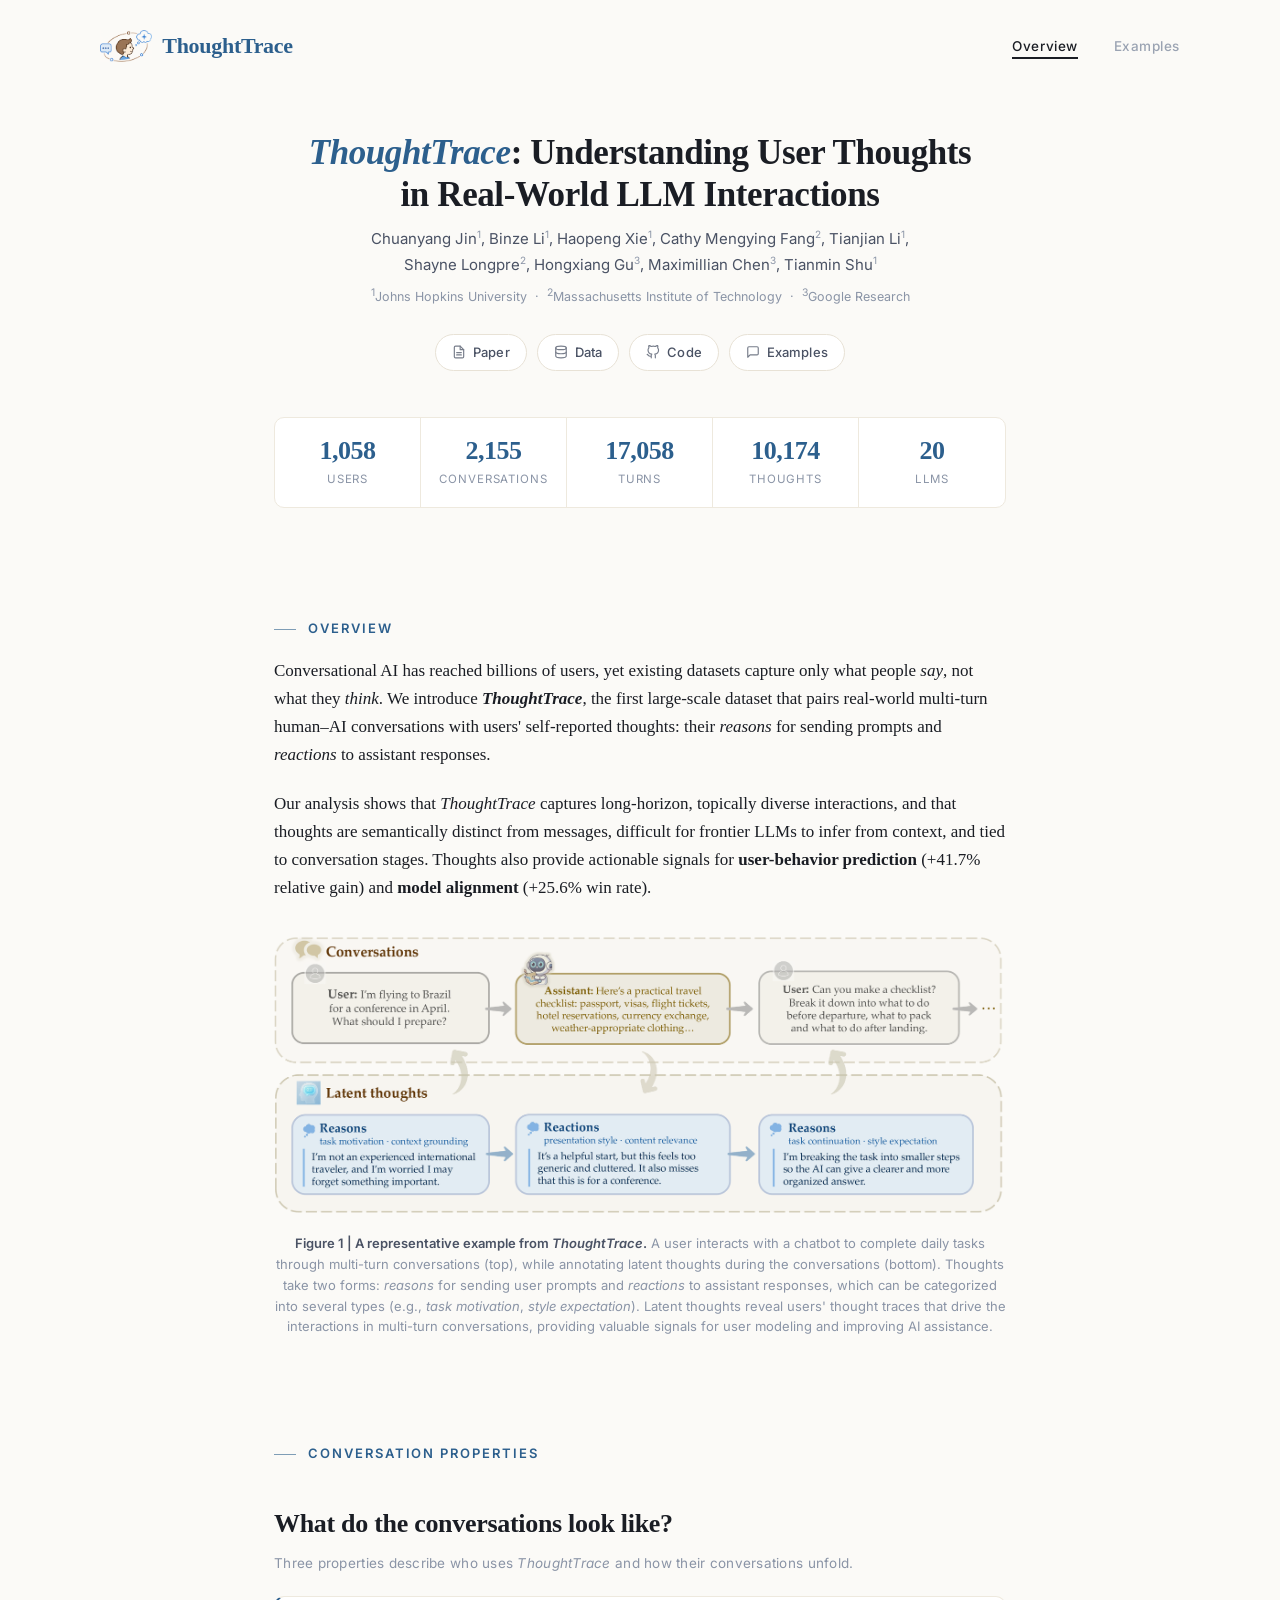
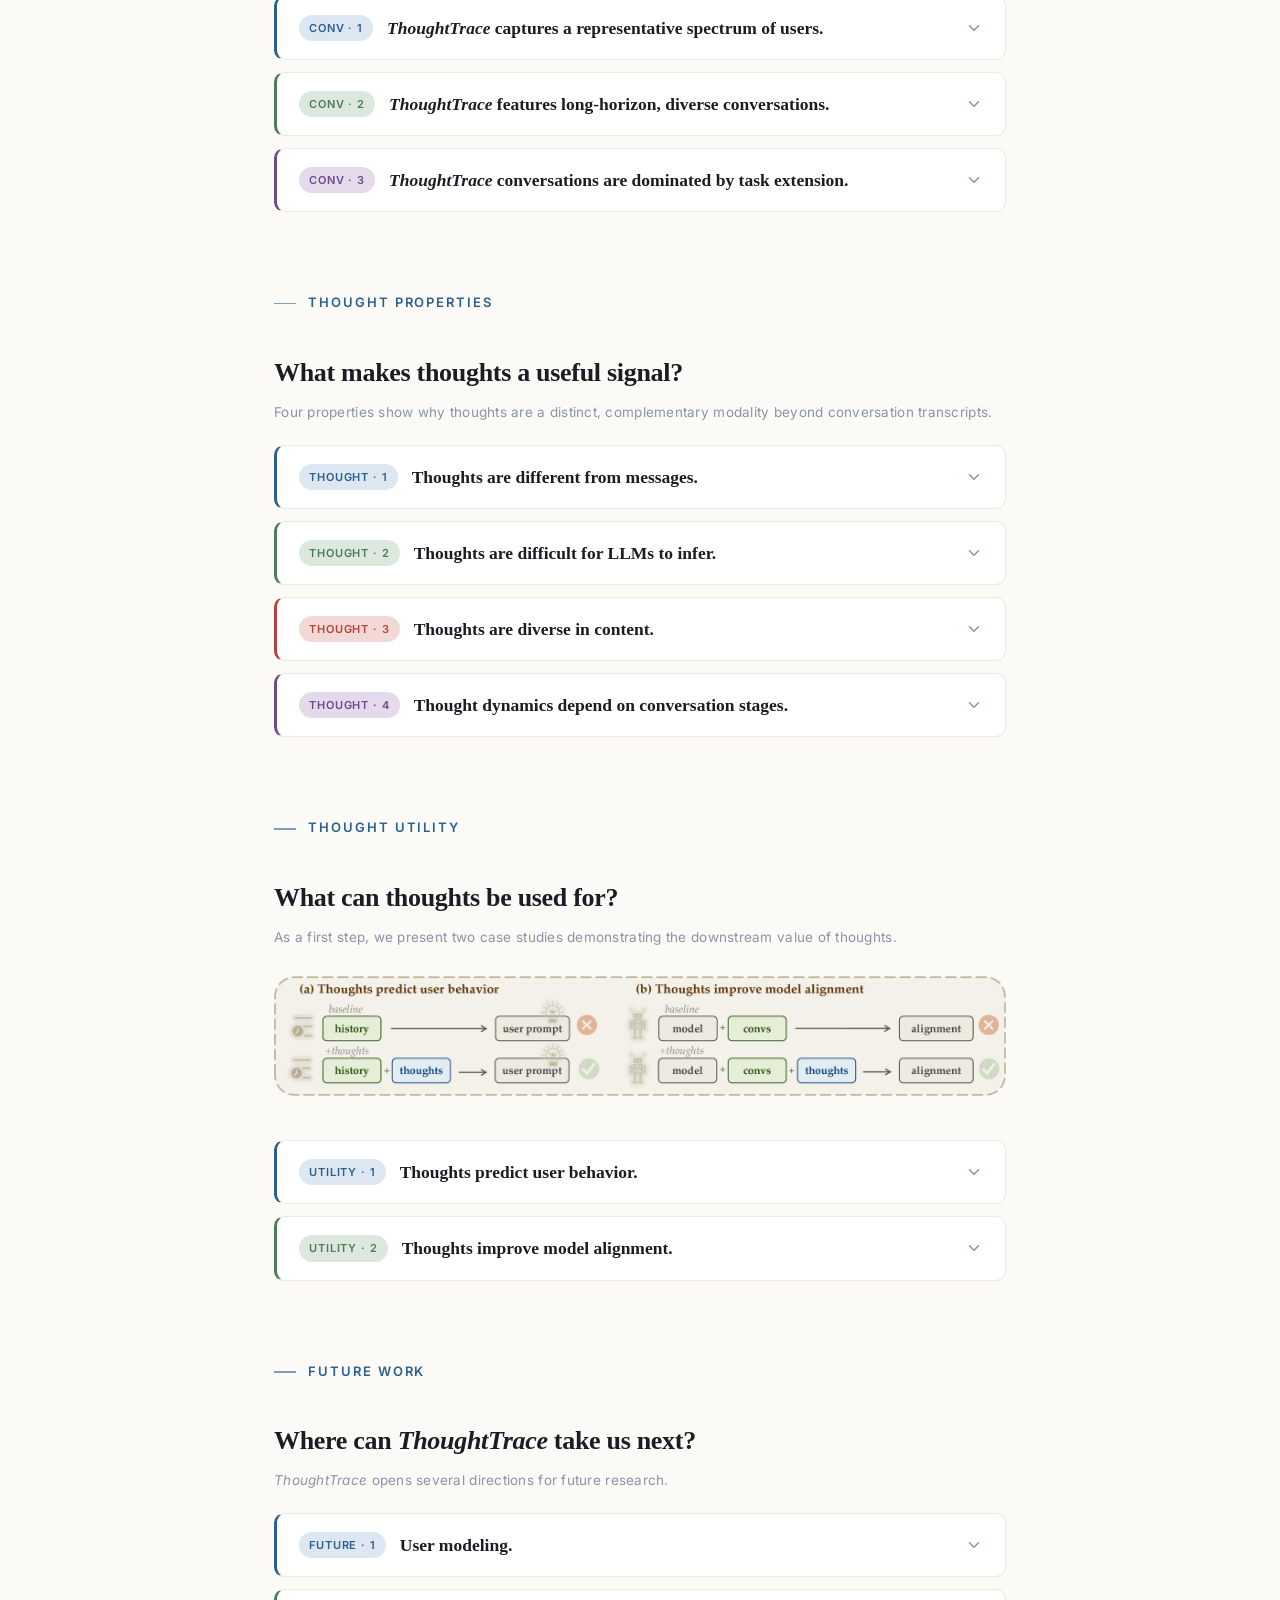
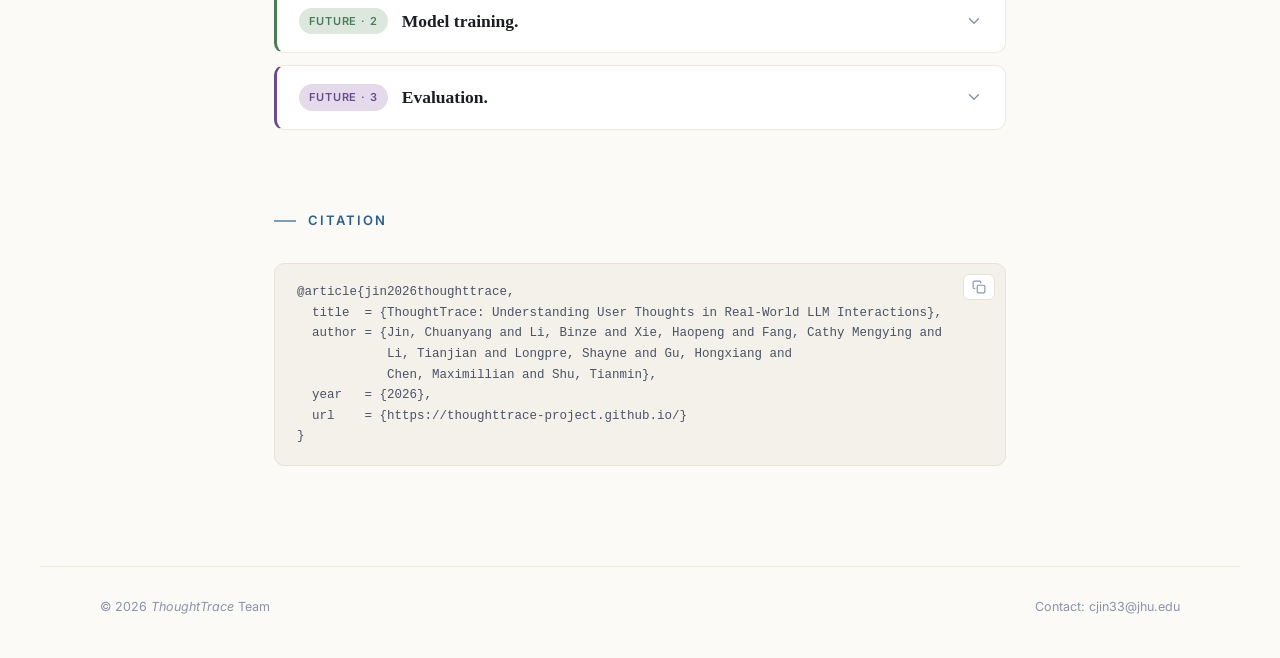
==== index.html @ 399162dd "init" ====
<!DOCTYPE html>
<html lang="en">
<head>
    <meta charset="UTF-8">
    <meta name="viewport" content="width=device-width, initial-scale=1.0">
    <title>ThoughtTrace | Understanding User Thoughts in Real-World LLM Interactions</title>
    <meta name="description" content="ThoughtTrace is the first large-scale dataset that pairs real-world multi-turn human–AI conversations with users' self-reported thoughts — their reasons for sending prompts and reactions to assistant responses.">
    <link rel="canonical" href="https://thoughttrace.github.io/">
    <meta property="og:title" content="ThoughtTrace: Understanding User Thoughts in Real-World LLM Interactions">
    <meta property="og:description" content="1,058 users · 2,155 conversations · 17,058 turns · 10,174 thought annotations across 20 language models.">
    <meta property="og:type" content="website">
    <link rel="stylesheet" href="./assets/css/style.css">
</head>
<body>

<header class="site-header">
    <a href="index.html" class="logo" aria-label="ThoughtTrace home">
        <img src="./assets/figures/tt_icon.png" alt="" class="logo-mark">
        <span class="logo-text">ThoughtTrace</span>
    </a>
    <nav>
        <a href="index.html" class="active">Overview</a>
        <a href="examples.html">Examples</a>
    </nav>
</header>

<div class="container">

    <!-- Hero -->
    <section class="hero">
        <h1><span class="ours">ThoughtTrace</span>: Understanding User Thoughts <br class="title-break">in Real-World LLM Interactions</h1>

        <p class="authors">
            <a href="https://chuanyangjin.com/" target="_blank" rel="noopener">Chuanyang Jin</a><sup>1</sup>,
            <a href="https://binzeli.github.io/" target="_blank" rel="noopener">Binze Li</a><sup>1</sup>,
            <a href="https://www.linkedin.com/in/hxie120/" target="_blank" rel="noopener">Haopeng Xie</a><sup>1</sup>,
            <a href="https://cathy-fang.com/" target="_blank" rel="noopener">Cathy Mengying Fang</a><sup>2</sup>,
            <a href="https://tianjianl.github.io/" target="_blank" rel="noopener">Tianjian Li</a><sup>1</sup>,<br>
            <a href="https://www.shaynelongpre.com/" target="_blank" rel="noopener">Shayne Longpre</a><sup>2</sup>,
            <a href="https://hxgu.github.io/" target="_blank" rel="noopener">Hongxiang Gu</a><sup>3</sup>,
            <a href="https://max.imillian.com/" target="_blank" rel="noopener">Maximillian Chen</a><sup>3</sup>,
            <a href="https://www.tshu.io/" target="_blank" rel="noopener">Tianmin Shu</a><sup>1</sup>
        </p>
        <p class="affiliations">
            <sup>1</sup>Johns Hopkins University &nbsp;·&nbsp;
            <sup>2</sup>Massachusetts Institute of Technology &nbsp;·&nbsp;
            <sup>3</sup>Google Research
        </p>

        <div class="resource-links">
            <a href="./ThoughtTrace.pdf" class="resource-link" aria-label="Paper" target="_blank" rel="noopener">
                <svg width="14" height="14" viewBox="0 0 24 24" fill="none" stroke="currentColor" stroke-width="2" stroke-linecap="round" stroke-linejoin="round"><path d="M14 2H6a2 2 0 0 0-2 2v16a2 2 0 0 0 2 2h12a2 2 0 0 0 2-2V8z"></path><polyline points="14 2 14 8 20 8"></polyline><line x1="16" y1="13" x2="8" y2="13"></line><line x1="16" y1="17" x2="8" y2="17"></line></svg>
                Paper
            </a>
            <a href="https://huggingface.co/datasets/SCAI-JHU/ThoughtTrace" class="resource-link" aria-label="Data" target="_blank" rel="noopener">
                <svg width="14" height="14" viewBox="0 0 24 24" fill="none" stroke="currentColor" stroke-width="2" stroke-linecap="round" stroke-linejoin="round"><ellipse cx="12" cy="5" rx="9" ry="3"></ellipse><path d="M21 12c0 1.66-4 3-9 3s-9-1.34-9-3"></path><path d="M3 5v14c0 1.66 4 3 9 3s9-1.34 9-3V5"></path></svg>
                Data
            </a>
            <a href="https://github.com/thoughttrace-project/thoughttrace" class="resource-link" aria-label="Code" target="_blank" rel="noopener">
                <svg width="14" height="14" viewBox="0 0 24 24" fill="none" stroke="currentColor" stroke-width="2" stroke-linecap="round" stroke-linejoin="round"><path d="M9 19c-5 1.5-5-2.5-7-3m14 6v-3.87a3.37 3.37 0 0 0-.94-2.61c3.14-.35 6.44-1.54 6.44-7A5.44 5.44 0 0 0 20 4.77 5.07 5.07 0 0 0 19.91 1S18.73.65 16 2.48a13.38 13.38 0 0 0-7 0C6.27.65 5.09 1 5.09 1A5.07 5.07 0 0 0 5 4.77a5.44 5.44 0 0 0-1.5 3.78c0 5.42 3.3 6.61 6.44 7A3.37 3.37 0 0 0 9 18.13V22"></path></svg>
                Code
            </a>
            <a href="examples.html" class="resource-link" aria-label="Examples">
                <svg width="14" height="14" viewBox="0 0 24 24" fill="none" stroke="currentColor" stroke-width="2" stroke-linecap="round" stroke-linejoin="round"><path d="M21 15a2 2 0 0 1-2 2H7l-4 4V5a2 2 0 0 1 2-2h14a2 2 0 0 1 2 2z"></path></svg>
                Examples
            </a>
        </div>
    </section>

    <!-- Stat strip -->
    <div class="stats">
        <div class="stat"><span class="num">1,058</span><span class="label">Users</span></div>
        <div class="stat"><span class="num">2,155</span><span class="label">Conversations</span></div>
        <div class="stat"><span class="num">17,058</span><span class="label">Turns</span></div>
        <div class="stat"><span class="num">10,174</span><span class="label">Thoughts</span></div>
        <div class="stat"><span class="num">20</span><span class="label">LLMs</span></div>
    </div>

    <!-- Overview -->
    <h2 class="section-heading">Overview</h2>
    <p>
        Conversational AI has reached billions of users, yet existing datasets capture only what people <em>say</em>, not what they <em>think</em>. We introduce <strong><em>ThoughtTrace</em></strong>, the first large-scale dataset that pairs real-world multi-turn human–AI conversations with users' self-reported thoughts: their <em>reasons</em> for sending prompts and <em>reactions</em> to assistant responses.
    </p>
    <p>
        Our analysis shows that <em>ThoughtTrace</em> captures long-horizon, topically diverse interactions, and that thoughts are semantically distinct from messages, difficult for frontier LLMs to infer from context, and tied to conversation stages. Thoughts also provide actionable signals for <strong>user-behavior prediction</strong> (+41.7% relative gain) and <strong>model alignment</strong> (+25.6% win rate).
    </p>

    <figure class="figure-block">
        <img src="./assets/figures/example.png" alt="Representative example from ThoughtTracent">
        <figcaption><strong>Figure&nbsp;1 | A representative example from <em>ThoughtTrace</em>.</strong> A user interacts with a chatbot to complete daily tasks through multi-turn conversations (top), while annotating latent thoughts during the conversations (bottom). Thoughts take two forms: <em>reasons</em> for sending user prompts and <em>reactions</em> to assistant responses, which can be categorized into several types (e.g., <em>task motivation</em>, <em>style expectation</em>). Latent thoughts reveal users' thought traces that drive the interactions in multi-turn conversations, providing valuable signals for user modeling and improving AI assistance.</figcaption>
    </figure>

    <!-- ============ Conversation Properties ============ -->
    <h2 class="section-heading">Conversation Properties</h2>
    <h3 class="group-heading">What do the conversations look like?</h3>
    <p class="group-kicker">Three properties describe who uses <em>ThoughtTrace</em> and how their conversations unfold.</p>

    <div class="property-grid">

        <article class="card accent-blue">
            <button class="card-header" aria-expanded="false">
                <span class="card-tag">Conv · 1</span>
                <span class="card-title"><em>ThoughtTrace</em> captures a representative spectrum of users.</span>
                <svg class="card-chev" viewBox="0 0 24 24" fill="none" stroke="currentColor" stroke-width="2" stroke-linecap="round" stroke-linejoin="round"><polyline points="6 9 12 15 18 9"></polyline></svg>
            </button>
            <div class="card-body-wrap"><div class="card-body-inner"><div class="card-body">
                <p><em>ThoughtTrace</em> pairs each conversation with rich demographic and usage metadata, reflecting a diverse spectrum of AI users and everyday use cases consistent with the profile of frequent real-world AI users.</p>
                <figure class="figure-block">
                    <img src="./assets/figures/demographic_info.png" alt="Demographic breakdown: age, gender, education, occupation, AI usage frequency, and primary purposes.">
                    <figcaption><strong>Figure&nbsp;2</strong> | Participant demographics and AI-usage patterns across age, gender, education, occupation, frequency of AI use, and primary purposes.</figcaption>
                </figure>
            </div></div></div>
        </article>

        <article class="card accent-green">
            <button class="card-header" aria-expanded="false">
                <span class="card-tag">Conv · 2</span>
                <span class="card-title"><em>ThoughtTrace</em> features long-horizon, diverse conversations.</span>
                <svg class="card-chev" viewBox="0 0 24 24" fill="none" stroke="currentColor" stroke-width="2" stroke-linecap="round" stroke-linejoin="round"><polyline points="6 9 12 15 18 9"></polyline></svg>
            </button>
            <div class="card-body-wrap"><div class="card-body-inner"><div class="card-body">
                <p><em>ThoughtTrace</em> features high-quality, long-horizon conversations with a median of 8 turns (compared to 2 in both WildChat and LMSYS-Chat-1M), and spans seven broad topic categories and 36 fine-grained subtopics with no single category dominating.</p>
                <figure class="figure-block">
                    <img src="./assets/figures/conv_length_turns_vs_wildchat_lmsys.png" alt="Turn-length distribution comparison between ThoughtTrace, WildChat, and LMSYS-Chat-1M.">
                    <figcaption><strong>Figure&nbsp;3a</strong> | Turn distributions: <em>ThoughtTrace</em> peaks at 6–8 turns, while baselines are dominated by 2-turn exchanges.</figcaption>
                </figure>
                <figure class="figure-block">
                    <img src="./assets/figures/topic_distribution.png" alt="Topic distribution across 7 broad topics in ThoughtTrace.">
                    <figcaption><strong>Figure&nbsp;3b</strong> | Topic distribution in <em>ThoughtTrace</em>, grouped into seven broad domains.</figcaption>
                </figure>
            </div></div></div>
        </article>

        <article class="card accent-purple">
            <button class="card-header" aria-expanded="false">
                <span class="card-tag">Conv · 3</span>
                <span class="card-title"><em>ThoughtTrace</em> conversations are dominated by task extension.</span>
                <svg class="card-chev" viewBox="0 0 24 24" fill="none" stroke="currentColor" stroke-width="2" stroke-linecap="round" stroke-linejoin="round"><polyline points="6 9 12 15 18 9"></polyline></svg>
            </button>
            <div class="card-body-wrap"><div class="card-body-inner"><div class="card-body">
                <p>Extending, deepening, or building on the prior task accounts for 57.0% of user turns, far outpacing new requests, re-attempts, and variations — and this extension pattern strengthens as conversations progress.</p>
                <figure class="figure-block">
                    <img src="./assets/figures/multi_turn_relationship_flow.png" alt="Flow diagram showing transitions between multi-turn relationship types across the first few turns.">
                    <figcaption><strong>Figure&nbsp;4</strong> | Turn-to-turn transitions of relationship labels across the first three turns and beyond.</figcaption>
                </figure>
            </div></div></div>
        </article>

    </div>

    <!-- ============ Thought Properties ============ -->
    <h2 class="section-heading">Thought Properties</h2>
    <h3 class="group-heading">What makes thoughts a useful signal?</h3>
    <p class="group-kicker">Four properties show why thoughts are a distinct, complementary modality beyond conversation transcripts.</p>

    <div class="property-grid">

        <article class="card accent-blue">
            <button class="card-header" aria-expanded="false">
                <span class="card-tag">Thought · 1</span>
                <span class="card-title">Thoughts are different from messages.</span>
                <svg class="card-chev" viewBox="0 0 24 24" fill="none" stroke="currentColor" stroke-width="2" stroke-linecap="round" stroke-linejoin="round"><polyline points="6 9 12 15 18 9"></polyline></svg>
            </button>
            <div class="card-body-wrap"><div class="card-body-inner"><div class="card-body">
                <p>Thoughts capture substantial latent information not directly verbalized in conversation, as shown by both embedding-level shifts and LLM-based semantic coverage scoring — supporting their value as a distinct and complementary signal for understanding user behavior.</p>
                <figure class="figure-block">
                    <img src="./assets/figures/centered_gap_viz.png" alt="UMAP projections of embedding differences across three paired settings.">
                    <figcaption><strong>Figure&nbsp;5</strong> | UMAP projections of embedding differences across three paired settings. Message–reason and reaction–next-message pairs exhibit substantially larger semantic shifts than consecutive messages.</figcaption>
                </figure>
            </div></div></div>
        </article>

        <article class="card accent-green">
            <button class="card-header" aria-expanded="false">
                <span class="card-tag">Thought · 2</span>
                <span class="card-title">Thoughts are difficult for LLMs to infer.</span>
                <svg class="card-chev" viewBox="0 0 24 24" fill="none" stroke="currentColor" stroke-width="2" stroke-linecap="round" stroke-linejoin="round"><polyline points="6 9 12 15 18 9"></polyline></svg>
            </button>
            <div class="card-body-wrap"><div class="card-body-inner"><div class="card-body">
                <p>Thoughts are consistently difficult for three frontier language models (GPT, Gemini, Claude) to infer from context — mean semantic similarity scores of 2.93 for reasons and 2.54 for reactions (1–5 scale), underscoring the value of explicit thought annotations in <em>ThoughtTrace</em>.</p>
            </div></div></div>
        </article>

        <article class="card accent-red">
            <button class="card-header" aria-expanded="false">
                <span class="card-tag">Thought · 3</span>
                <span class="card-title">Thoughts are diverse in content.</span>
                <svg class="card-chev" viewBox="0 0 24 24" fill="none" stroke="currentColor" stroke-width="2" stroke-linecap="round" stroke-linejoin="round"><polyline points="6 9 12 15 18 9"></polyline></svg>
            </button>
            <div class="card-body-wrap"><div class="card-body-inner"><div class="card-body">
                <p>Thoughts in <em>ThoughtTrace</em> span seven reason categories and five reaction categories, capturing a diverse set of unspoken contexts that range from high-level motivations and grounding details to targeted sources of dissatisfaction.</p>
                <figure class="figure-block">
                    <img src="./assets/figures/user_reason_taxonomy_pie.png" alt="Seven user reason categories with definitions and examples.">
                    <figcaption><strong>Figure&nbsp;6a</strong> | Distribution of seven user <em>reason</em> types. Task Motivation &amp; Goal (36.9%) is most prevalent.</figcaption>
                </figure>
                <figure class="figure-block">
                    <img src="./assets/figures/reaction_taxonomy_pie.png" alt="Five user reaction categories with definitions and examples.">
                    <figcaption><strong>Figure&nbsp;6b</strong> | Distribution of five user <em>reaction</em> types. Explicit Affirmation dominates, with dissatisfaction driven by Content Relevance, Presentation Style, and Scope Fit.</figcaption>
                </figure>
            </div></div></div>
        </article>

        <article class="card accent-purple">
            <button class="card-header" aria-expanded="false">
                <span class="card-tag">Thought · 4</span>
                <span class="card-title">Thought dynamics depend on conversation stages.</span>
                <svg class="card-chev" viewBox="0 0 24 24" fill="none" stroke="currentColor" stroke-width="2" stroke-linecap="round" stroke-linejoin="round"><polyline points="6 9 12 15 18 9"></polyline></svg>
            </button>
            <div class="card-body-wrap"><div class="card-body-inner"><div class="card-body">
                <p>Thought dynamics depend on conversation stages and multi-turn relationships between messages, while remaining largely independent of conversation topics or length. Task Motivation dominates early turns; Task Continuation takes over later; and Explicit Affirmation steadily rises as conversations converge.</p>
                <figure class="figure-block">
                    <img src="./assets/figures/reasons_category_flow_by_stage.png" alt="Reason-type distribution across conversation stages.">
                    <figcaption><strong>Figure&nbsp;7a</strong> | Reason types shift from Task Motivation in early turns to Task Continuation and context/expectation-driven reasons in later stages.</figcaption>
                </figure>
                <figure class="figure-block">
                    <img src="./assets/figures/reaction_category_flow_by_stage.png" alt="Reaction-type distribution across conversation stages.">
                    <figcaption><strong>Figure&nbsp;7b</strong> | Reaction types show a steady increase in Explicit Affirmation from early to late stages.</figcaption>
                </figure>
            </div></div></div>
        </article>

    </div>

    <!-- ============ Thought Utility ============ -->
    <h2 class="section-heading">Thought Utility</h2>
    <h3 class="group-heading">What can thoughts be used for?</h3>
    <p class="group-kicker">As a first step, we present two case studies demonstrating the downstream value of thoughts.</p>

    <figure class="figure-block">
        <img src="./assets/figures/findings.png" alt="Two experiments: (a) thoughts improve user-message prediction, (b) thoughts improve model alignment.">
    </figure>

    <div class="property-grid">

        <article class="card accent-blue">
            <button class="card-header" aria-expanded="false">
                <span class="card-tag">Utility · 1</span>
                <span class="card-title">Thoughts predict user behavior.</span>
                <svg class="card-chev" viewBox="0 0 24 24" fill="none" stroke="currentColor" stroke-width="2" stroke-linecap="round" stroke-linejoin="round"><polyline points="6 9 12 15 18 9"></polyline></svg>
            </button>
            <div class="card-body-wrap"><div class="card-body-inner"><div class="card-body">
                <p>Access to thought annotations substantially improves next-user-message prediction across three frontier models, raising the average prediction semantic similarity from <strong>21.6 → 30.6</strong> (a 41.7% relative gain). This points toward user simulators that jointly predict <em>thoughts</em> and <em>messages</em>.</p>
                <div class="result-table-wrap">
                    <table class="result-table">
                        <thead>
                            <tr>
                                <th>Method</th>
                                <th>GPT</th>
                                <th>Gemini</th>
                                <th>Opus</th>
                                <th>Avg.</th>
                            </tr>
                        </thead>
                        <tbody>
                            <tr>
                                <td>History-only</td>
                                <td class="num">21.4</td>
                                <td class="num">22.1</td>
                                <td class="num">21.3</td>
                                <td class="num">21.6</td>
                            </tr>
                            <tr class="best">
                                <td>Thought-augmented</td>
                                <td class="num">27.4</td>
                                <td class="num">28.9</td>
                                <td class="num">35.5</td>
                                <td class="num">30.6</td>
                            </tr>
                        </tbody>
                    </table>
                </div>
                <p class="result-table-caption"><strong>Table&nbsp;1</strong> | User message prediction results. Three frontier models are evaluated with and without access to annotated thoughts at inference time.</p>
            </div></div></div>
        </article>

        <article class="card accent-green">
            <button class="card-header" aria-expanded="false">
                <span class="card-tag">Utility · 2</span>
                <span class="card-title">Thoughts improve model alignment.</span>
                <svg class="card-chev" viewBox="0 0 24 24" fill="none" stroke="currentColor" stroke-width="2" stroke-linecap="round" stroke-linejoin="round"><polyline points="6 9 12 15 18 9"></polyline></svg>
            </button>
            <div class="card-body-wrap"><div class="card-body-inner"><div class="card-body">
                <p>Thought-guided rewrites outperform message-guided rewrites by <strong>+4.5%</strong> on Arena-Hard, exceed the base model by <strong>+25.6%</strong>, and WildChat baseline by <strong>+6.6%</strong>, indicating thoughts capture richer dissatisfaction and revision signals than users explicitly articulate in messages.</p>
                <div class="result-table-wrap">
                    <table class="result-table">
                        <thead>
                            <tr>
                                <th>Method</th>
                                <th>Win</th>
                                <th>SC Win</th>
                            </tr>
                        </thead>
                        <tbody>
                            <tr>
                                <td>Qwen3.5-4B</td>
                                <td class="num">24.6</td>
                                <td class="num">22.5</td>
                            </tr>
                            <tr class="indent">
                                <td>WildChat</td>
                                <td class="num">41.8</td>
                                <td class="num">41.5</td>
                            </tr>
                            <tr class="indent">
                                <td><em>ThoughtTrace</em> (messages)</td>
                                <td class="num">44.0</td>
                                <td class="num">43.6</td>
                            </tr>
                            <tr class="indent best">
                                <td><em>ThoughtTrace</em> (thoughts)</td>
                                <td class="num">47.9</td>
                                <td class="num">48.1</td>
                            </tr>
                        </tbody>
                    </table>
                </div>
                <p class="result-table-caption"><strong>Table&nbsp;2</strong> | Model alignment results on Arena-Hard. Win rate (%) and style-controlled win rate (%) are reported for each training configuration.</p>
            </div></div></div>
        </article>

    </div>

    <!-- ============ Future Work ============ -->
    <h2 class="section-heading">Future Work</h2>
    <h3 class="group-heading">Where can <em>ThoughtTrace</em> take us next?</h3>
    <p class="group-kicker"><em>ThoughtTrace</em> opens several directions for future research.</p>

    <div class="property-grid">

        <article class="card accent-blue">
            <button class="card-header" aria-expanded="false">
                <span class="card-tag">Future · 1</span>
                <span class="card-title">User modeling.</span>
                <svg class="card-chev" viewBox="0 0 24 24" fill="none" stroke="currentColor" stroke-width="2" stroke-linecap="round" stroke-linejoin="round"><polyline points="6 9 12 15 18 9"></polyline></svg>
            </button>
            <div class="card-body-wrap"><div class="card-body-inner"><div class="card-body">
                <p><em>ThoughtTrace</em> enables systematic study of the dynamic human mental processes that arise in human–AI interaction: what users think during conversations, how conversational context shapes these thoughts, how thoughts subsequently shape user utterances, and how these dynamics vary across demographic groups.</p>
            </div></div></div>
        </article>

        <article class="card accent-green">
            <button class="card-header" aria-expanded="false">
                <span class="card-tag">Future · 2</span>
                <span class="card-title">Model training.</span>
                <svg class="card-chev" viewBox="0 0 24 24" fill="none" stroke="currentColor" stroke-width="2" stroke-linecap="round" stroke-linejoin="round"><polyline points="6 9 12 15 18 9"></polyline></svg>
            </button>
            <div class="card-body-wrap"><div class="card-body-inner"><div class="card-body">
                <p>User thoughts provide a new supervisory signal that models can predict, learn from, and align with, offering a path toward assistants that better capture users' latent goals, expectations, and reactions.</p>
            </div></div></div>
        </article>

        <article class="card accent-purple">
            <button class="card-header" aria-expanded="false">
                <span class="card-tag">Future · 3</span>
                <span class="card-title">Evaluation.</span>
                <svg class="card-chev" viewBox="0 0 24 24" fill="none" stroke="currentColor" stroke-width="2" stroke-linecap="round" stroke-linejoin="round"><polyline points="6 9 12 15 18 9"></polyline></svg>
            </button>
            <div class="card-body-wrap"><div class="card-body-inner"><div class="card-body">
                <p><em>ThoughtTrace</em> enables benchmarks for thought prediction and supports thought-centered measures of user satisfaction, moving evaluation beyond surface-level utterances toward latent intent and subjective experience.</p>
            </div></div></div>
        </article>

    </div>

    <!-- Citation -->
    <h2 class="section-heading">Citation</h2>
    <div class="citation-block">
        <button id="copyCitationBtn" class="copy-btn" title="Copy to clipboard" aria-label="Copy citation">
            <svg width="14" height="14" viewBox="0 0 24 24" fill="none" stroke="currentColor" stroke-width="2" stroke-linecap="round" stroke-linejoin="round"><rect x="9" y="9" width="13" height="13" rx="2" ry="2"></rect><path d="M5 15H4a2 2 0 0 1-2-2V4a2 2 0 0 1 2-2h9a2 2 0 0 1 2 2v1"></path></svg>
        </button>
<pre id="citationText">@article{jin2026thoughttrace,
  title  = {ThoughtTrace: Understanding User Thoughts in Real-World LLM Interactions},
  author = {Jin, Chuanyang and Li, Binze and Xie, Haopeng and Fang, Cathy Mengying and
            Li, Tianjian and Longpre, Shayne and Gu, Hongxiang and
            Chen, Maximillian and Shu, Tianmin},
  year   = {2026},
  url    = {https://thoughttrace-project.github.io/}
}</pre>
    </div>

</div>

<footer class="site-footer">
    <div>© 2026 <em>ThoughtTrace</em> Team</div>
    <div>Contact: <a href="mailto:cjin33@jhu.edu">cjin33@jhu.edu</a></div>
</footer>

<script src="./assets/js/site.js"></script>
</body>
</html>
---- assets/css/style.css ----
@import url('https://fonts.googleapis.com/css2?family=JetBrains+Mono:wght@400;500&family=Inter:wght@400;500;600&family=Manrope:wght@400;500;600&display=swap');

:root {
    --font-serif: "Iowan Old Style", "Iowan Old Style BT", "Palatino", Georgia, serif;
    --font-sans: "Inter", "Manrope", -apple-system, BlinkMacSystemFont, sans-serif;
    --font-mono: "JetBrains Mono", "SFMono-Regular", Menlo, monospace;

    --color-text: #1a1d24;
    --color-text-soft: #4a5264;
    --color-muted: #8a94a6;
    --color-link: #1a1d24;

    --color-bg: #FBFAF7;
    --color-surface: #F4F1EB;
    --color-card: #FFFFFF;
    --color-border: #e8e2d6;
    --color-border-soft: #eee9de;

    /* Accent palette — aligned with paper's blue/slate theme */
    --accent-blue:    #2C5F8D;
    --accent-blue-soft: #DCE7F1;
    --accent-red:     #B8423A;
    --accent-red-soft:  #F2D9D6;
    --accent-green:   #4A7C59;
    --accent-green-soft: #DCE8DD;
    --accent-purple:  #6B4C8A;
    --accent-purple-soft: #E4DAEB;
    --accent-amber:   #B38438;
    --accent-amber-soft:  #F5E7C8;

    --width-content: 780px;
    --width-wide: 1200px;
    --radius: 10px;
    --radius-lg: 14px;
    --ease: cubic-bezier(0.4, 0, 0.2, 1);
    --shadow-sm: 0 1px 2px rgba(18, 24, 38, 0.04);
    --shadow-md: 0 4px 14px rgba(18, 24, 38, 0.06);
    --shadow-lg: 0 10px 30px rgba(18, 24, 38, 0.08);
}

* { box-sizing: border-box; }

html { scroll-behavior: smooth; }

body {
    font-family: var(--font-serif);
    color: var(--color-text);
    background-color: var(--color-bg);
    line-height: 1.65;
    margin: 0;
    padding: 0;
    -webkit-font-smoothing: antialiased;
    -moz-osx-font-smoothing: grayscale;
}

/* -------- Header / Nav -------- */
header.site-header {
    padding: 28px 60px;
    display: flex;
    justify-content: space-between;
    align-items: center;
    max-width: var(--width-wide);
    margin: 0 auto;
}

.logo {
    display: inline-flex;
    align-items: center;
    gap: 10px;
    text-decoration: none;
    color: var(--color-text);
}

.logo-mark {
    height: 32px;
    width: auto;
    display: inline-block;
    object-fit: contain;
}

.logo-text {
    font-family: var(--font-serif);
    font-size: 22px;
    font-weight: 600;
    letter-spacing: -0.3px;
    color: var(--accent-blue);
}

header.site-header nav a {
    margin-left: 32px;
    text-decoration: none;
    color: #9aa3b2;
    font-family: var(--font-sans);
    font-size: 13.5px;
    font-weight: 500;
    letter-spacing: 0.04em;
    position: relative;
    transition: color 0.2s;
}

header.site-header nav a::after {
    content: '';
    position: absolute;
    left: 0;
    bottom: -5px;
    width: 0;
    height: 1.5px;
    background: var(--color-text);
    transition: width 0.25s var(--ease);
}

header.site-header nav a.active,
header.site-header nav a:hover {
    color: var(--color-text);
}
header.site-header nav a.active::after,
header.site-header nav a:hover::after {
    width: 100%;
}

/* -------- Containers -------- */
.container {
    max-width: var(--width-content);
    margin: 20px auto 100px;
    padding: 0 24px;
}

.container-wide {
    max-width: var(--width-wide);
    margin: 20px auto 100px;
    padding: 0 24px;
}

/* -------- Hero -------- */
.hero {
    text-align: center;
    margin: 40px 0 46px;
}

.hero h1 {
    font-family: var(--font-serif);
    font-size: 35px;
    line-height: 1.2;
    font-weight: 600;
    margin: 0 0 10px;
    color: var(--color-text);
    letter-spacing: -0.4px;
}
.hero h1 .ours {
    font-style: italic;
    color: var(--accent-blue);
}

.hero .subtitle {
    color: var(--color-text-soft);
    font-style: italic;
    font-size: 18px;
    margin: 0 auto 24px;
    max-width: 640px;
    line-height: 1.5;
}

.authors {
    font-family: var(--font-sans);
    font-size: 15px;
    color: var(--color-text-soft);
    margin: 0 auto 6px;
    max-width: 680px;
    line-height: 1.65;
}
.authors a { color: var(--color-text-soft); text-decoration: none; }
.authors a:hover { color: var(--accent-blue); }
.authors sup { font-size: 10px; vertical-align: super; color: var(--color-muted); }

.affiliations {
    font-family: var(--font-sans);
    font-size: 12.5px;
    color: var(--color-muted);
    margin: 0 auto 26px;
}

.resource-links {
    display: flex;
    gap: 10px;
    justify-content: center;
    flex-wrap: wrap;
    margin: 0 0 10px;
}

.resource-link {
    display: inline-flex;
    align-items: center;
    gap: 7px;
    padding: 7px 16px;
    text-decoration: none;
    font-family: var(--font-sans);
    font-size: 13px;
    font-weight: 500;
    color: var(--color-text-soft);
    background: var(--color-card);
    border: 1px solid var(--color-border);
    border-radius: 999px;
    transition: all 0.2s var(--ease);
    letter-spacing: 0.01em;
}
.resource-link:hover {
    border-color: var(--accent-blue);
    color: var(--accent-blue);
    background: #fff;
    transform: translateY(-1px);
    box-shadow: var(--shadow-sm);
}
.resource-link svg { flex-shrink: 0; opacity: 0.75; }

/* -------- Body typography -------- */
h2.section-heading {
    font-family: var(--font-sans);
    font-size: 13px;
    font-weight: 600;
    letter-spacing: 0.15em;
    text-transform: uppercase;
    color: var(--accent-blue);
    margin: 70px 0 18px;
    padding-bottom: 0;
    position: relative;
    display: inline-block;
}
h2.section-heading::before {
    content: '';
    display: inline-block;
    width: 22px;
    height: 1.5px;
    background: var(--accent-blue);
    vertical-align: middle;
    margin-right: 12px;
    opacity: 0.6;
}

h3.group-heading {
    font-family: var(--font-serif);
    font-size: 26px;
    font-weight: 600;
    color: var(--color-text);
    margin: 20px 0 6px;
    letter-spacing: -0.3px;
}
h3.group-heading + .group-kicker {
    font-family: var(--font-sans);
    font-size: 13.5px;
    color: var(--color-muted);
    margin: 0 0 22px;
    letter-spacing: 0.02em;
}

p {
    font-size: 17px;
    margin: 0 0 20px;
    color: var(--color-text);
}

a {
    color: var(--accent-blue);
    text-decoration: underline;
    text-decoration-thickness: 1px;
    text-underline-offset: 3px;
    text-decoration-color: rgba(44, 95, 141, 0.35);
    transition: text-decoration-color 0.2s;
}
a:hover { text-decoration-color: var(--accent-blue); }

strong { font-weight: 600; color: var(--color-text); }
em { font-style: italic; }

/* -------- Figures -------- */
.figure-block {
    margin: 28px 0 36px;
    text-align: center;
}
.figure-block img {
    max-width: 100%;
    height: auto;
    border-radius: var(--radius);
    mix-blend-mode: multiply;
}
.figure-block figcaption {
    margin-top: 12px;
    font-family: var(--font-sans);
    font-size: 13px;
    color: var(--color-muted);
    line-height: 1.6;
    max-width: 100%;
    margin-left: auto;
    margin-right: auto;
}
.figure-block figcaption strong { color: var(--color-text-soft); }

.figure-block.figure-table img {
    max-width: min(100%, 640px);
    mix-blend-mode: normal;
    box-shadow: var(--shadow-sm);
    border: 1px solid var(--color-border-soft);
    background: #fff;
}

.case-study-note {
    font-family: var(--font-sans);
    font-size: 13.5px;
    color: var(--color-text-soft);
    background: var(--color-surface);
    border-left: 3px solid var(--accent-amber);
    padding: 12px 16px;
    border-radius: 0 8px 8px 0;
    margin: 0 0 22px;
    line-height: 1.6;
}
.case-study-note strong { color: var(--accent-amber); }

/* -------- Result tables (hand-coded, paper-style) -------- */
.result-table-wrap {
    margin: 18px 0 10px;
    background: #fff;
    border: 1px solid var(--color-border-soft);
    border-radius: var(--radius);
    padding: 14px 18px 16px;
    overflow-x: auto;
}
.result-table {
    width: 100%;
    border-collapse: collapse;
    font-family: var(--font-sans);
    font-variant-numeric: tabular-nums lining-nums;
    font-size: 14.5px;
    color: var(--color-text);
    min-width: 440px;
}
.result-table thead th {
    font-weight: 600;
    text-align: center;
    padding: 10px 14px;
    color: var(--color-text);
    border-top: 2px solid var(--color-text);
    border-bottom: 1px solid var(--color-text);
    letter-spacing: 0.01em;
    font-size: 13.5px;
}
.result-table thead th:first-child { text-align: left; }
.result-table tbody td {
    padding: 9px 14px;
    text-align: center;
    border-bottom: 1px solid var(--color-border-soft);
    color: var(--color-text-soft);
}
.result-table tbody td:first-child {
    text-align: left;
    color: var(--color-text);
    font-weight: 500;
}
.result-table tbody tr:last-child td { border-bottom: 2px solid var(--color-text); }
.result-table tbody tr.best td { color: var(--color-text); }
.result-table tbody tr.best td.num { font-weight: 700; color: var(--accent-blue); }
.accent-green .result-table tbody tr.best td.num { color: var(--accent-green); }
.accent-red   .result-table tbody tr.best td.num { color: var(--accent-red); }
.accent-purple .result-table tbody tr.best td.num { color: var(--accent-purple); }
.accent-amber .result-table tbody tr.best td.num { color: var(--accent-amber); }
.result-table td.num { font-variant-numeric: tabular-nums; }
.result-table tbody tr.indent td:first-child { padding-left: 28px; position: relative; }
.result-table tbody tr.indent td:first-child::before {
    content: '+';
    color: var(--color-muted);
    position: absolute;
    left: 14px;
    font-weight: 600;
}
.result-table-caption {
    font-family: var(--font-sans);
    font-size: 13px;
    color: var(--color-muted);
    line-height: 1.55;
    margin: 10px 2px 0;
    text-align: left;
}
.result-table-caption strong { color: var(--color-text-soft); }

/* -------- Property cards -------- */
.property-grid {
    display: flex;
    flex-direction: column;
    gap: 12px;
    margin: 10px 0 10px;
}

.card {
    background: var(--color-card);
    border: 1px solid var(--color-border-soft);
    border-left: 3px solid var(--accent-blue);
    border-radius: var(--radius);
    overflow: hidden;
    transition: border-color 0.2s var(--ease), box-shadow 0.25s var(--ease), transform 0.25s var(--ease);
}
.card:hover {
    box-shadow: var(--shadow-md);
    transform: translateY(-1px);
}
.card.open {
    box-shadow: var(--shadow-md);
}

/* Accent color variants */
.card.accent-blue    { border-left-color: var(--accent-blue); }
.card.accent-blue   .card-tag { color: var(--accent-blue);   background: var(--accent-blue-soft); }
.card.accent-green   { border-left-color: var(--accent-green); }
.card.accent-green  .card-tag { color: var(--accent-green);  background: var(--accent-green-soft); }
.card.accent-red     { border-left-color: var(--accent-red); }
.card.accent-red    .card-tag { color: var(--accent-red);    background: var(--accent-red-soft); }
.card.accent-purple  { border-left-color: var(--accent-purple); }
.card.accent-purple .card-tag { color: var(--accent-purple); background: var(--accent-purple-soft); }
.card.accent-amber   { border-left-color: var(--accent-amber); }
.card.accent-amber  .card-tag { color: var(--accent-amber);  background: var(--accent-amber-soft); }

.card-header {
    width: 100%;
    text-align: left;
    background: none;
    border: 0;
    padding: 18px 22px;
    display: flex;
    align-items: center;
    gap: 14px;
    cursor: pointer;
    font: inherit;
    color: inherit;
    transition: background 0.15s var(--ease);
}
.card-header:hover { background: #fdfcfa; }
.card-header:focus-visible { outline: 2px solid var(--accent-blue); outline-offset: -2px; }

.card-tag {
    font-family: var(--font-sans);
    font-size: 11px;
    font-weight: 600;
    letter-spacing: 0.08em;
    text-transform: uppercase;
    padding: 4px 10px;
    border-radius: 999px;
    flex-shrink: 0;
    white-space: nowrap;
}

.card-title {
    font-family: var(--font-serif);
    font-size: 17.5px;
    font-weight: 600;
    line-height: 1.4;
    flex: 1;
    color: var(--color-text);
}

.card-chev {
    flex-shrink: 0;
    width: 18px;
    height: 18px;
    color: var(--color-muted);
    transition: transform 0.3s var(--ease), color 0.2s;
}
.card.open .card-chev {
    transform: rotate(180deg);
    color: var(--color-text);
}

.card-body-wrap {
    display: grid;
    grid-template-rows: 0fr;
    transition: grid-template-rows 0.35s var(--ease);
}
.card.open .card-body-wrap {
    grid-template-rows: 1fr;
}
.card-body-inner { overflow: hidden; }

.card-body {
    padding: 0 22px 22px;
    border-top: 1px solid var(--color-border-soft);
    padding-top: 18px;
    margin-top: -1px;
}
.card-body p {
    font-size: 16px;
    color: var(--color-text-soft);
    margin: 0 0 16px;
    line-height: 1.7;
}
.card-body .figure-block { margin: 10px 0 0; }
.card-body .figure-block img { border-radius: 6px; }
.card-body .figure-block figcaption { font-size: 12.5px; }

/* Stat strip */
.stats {
    display: grid;
    grid-template-columns: repeat(5, 1fr);
    gap: 0;
    margin: 10px 0 40px;
    border: 1px solid var(--color-border-soft);
    border-radius: var(--radius);
    background: var(--color-card);
    overflow: hidden;
}
.stat {
    padding: 18px 14px;
    text-align: center;
    border-right: 1px solid var(--color-border-soft);
}
.stat:last-child { border-right: 0; }
.stat .num {
    font-family: var(--font-serif);
    font-size: 26px;
    font-weight: 600;
    color: var(--accent-blue);
    letter-spacing: -0.5px;
    display: block;
    line-height: 1.15;
}
.stat .label {
    font-family: var(--font-sans);
    font-size: 11.5px;
    color: var(--color-muted);
    letter-spacing: 0.08em;
    text-transform: uppercase;
    margin-top: 4px;
    display: block;
}

@media (max-width: 640px) {
    .stats { grid-template-columns: repeat(2, 1fr); }
    .stat { border-right: 1px solid var(--color-border-soft); }
    .stat:nth-child(2n) { border-right: 0; }
    .stat:nth-child(1),
    .stat:nth-child(2),
    .stat:nth-child(3),
    .stat:nth-child(4) { border-bottom: 1px solid var(--color-border-soft); }
    .stat:last-child { grid-column: 1 / -1; border-right: 0; }
}

/* -------- Citation block -------- */
.citation-block {
    position: relative;
    background: var(--color-surface);
    border: 1px solid var(--color-border);
    border-radius: var(--radius);
    padding: 18px 22px;
    margin: 14px 0 0;
    font-family: var(--font-mono);
    font-size: 12.5px;
    line-height: 1.65;
    color: var(--color-text-soft);
    overflow-x: auto;
}
.citation-block pre { margin: 0; white-space: pre-wrap; word-break: break-word; }
.copy-btn {
    position: absolute;
    top: 10px;
    right: 10px;
    background: var(--color-card);
    border: 1px solid var(--color-border);
    border-radius: 6px;
    padding: 5px 8px;
    cursor: pointer;
    color: var(--color-muted);
    transition: all 0.15s;
    display: inline-flex;
    align-items: center;
}
.copy-btn:hover { color: var(--accent-blue); border-color: var(--accent-blue); }

/* -------- Footer -------- */
footer.site-footer {
    max-width: var(--width-wide);
    margin: 60px auto 40px;
    padding: 30px 60px 0;
    border-top: 1px solid var(--color-border-soft);
    font-family: var(--font-sans);
    font-size: 12.5px;
    color: var(--color-muted);
    display: flex;
    justify-content: space-between;
    flex-wrap: wrap;
    gap: 12px;
}
footer.site-footer a { color: var(--color-muted); text-decoration: none; }
footer.site-footer a:hover { color: var(--accent-blue); }

/* -------- Examples page -------- */
.explorer-controls {
    display: flex;
    gap: 8px;
    flex-wrap: wrap;
    margin: 26px 0 20px;
}
.chip {
    font-family: var(--font-sans);
    font-size: 12.5px;
    font-weight: 500;
    padding: 6px 14px;
    border-radius: 999px;
    background: var(--color-card);
    border: 1px solid var(--color-border);
    color: var(--color-text-soft);
    cursor: pointer;
    transition: all 0.18s var(--ease);
}
.chip:hover { border-color: var(--accent-blue); color: var(--accent-blue); }
.chip.active {
    background: var(--accent-blue);
    color: #fff;
    border-color: var(--accent-blue);
}

.example-card {
    background: var(--color-card);
    border: 1px solid var(--color-border-soft);
    border-radius: var(--radius-lg);
    padding: 24px 26px;
    margin-bottom: 22px;
    box-shadow: var(--shadow-sm);
}
.example-meta {
    display: flex;
    gap: 14px;
    flex-wrap: wrap;
    font-family: var(--font-sans);
    font-size: 12px;
    color: var(--color-muted);
    margin-bottom: 16px;
    padding-bottom: 14px;
    border-bottom: 1px dashed var(--color-border);
    letter-spacing: 0.03em;
}
.example-meta span strong {
    color: var(--color-text-soft);
    font-weight: 600;
}
.example-meta .pill {
    background: var(--accent-blue-soft);
    color: var(--accent-blue);
    padding: 2px 10px;
    border-radius: 999px;
    font-weight: 600;
    letter-spacing: 0.02em;
}

.turn {
    margin: 14px 0;
    display: grid;
    grid-template-columns: 72px minmax(0, 1fr);
    gap: 14px;
    align-items: start;
}
.turn > div { min-width: 0; }
.turn-label {
    font-family: var(--font-sans);
    font-size: 11px;
    font-weight: 600;
    letter-spacing: 0.08em;
    text-transform: uppercase;
    color: var(--color-muted);
    padding-top: 10px;
}
.turn.user .turn-label { color: var(--accent-blue); }
.turn.assistant .turn-label { color: var(--accent-green); }

.bubble {
    padding: 12px 16px;
    border-radius: 12px;
    font-size: 15.5px;
    line-height: 1.6;
    min-width: 0;
    max-width: 100%;
    overflow-wrap: anywhere;
    word-break: break-word;
}
.bubble img { max-width: 100%; height: auto; }
.bubble a { word-break: break-all; }
.turn.user .bubble {
    background: var(--accent-blue-soft);
    color: var(--color-text);
    border: 1px solid rgba(44, 95, 141, 0.15);
}
.turn.assistant .bubble {
    background: #f5f2ec;
    color: var(--color-text);
    border: 1px solid var(--color-border-soft);
}

.thought {
    margin-top: 8px;
    padding: 10px 14px 10px 14px;
    border-left: 2px dashed;
    font-family: var(--font-serif);
    font-style: italic;
    font-size: 14.5px;
    color: var(--color-text-soft);
    line-height: 1.55;
    background: rgba(255,255,255,0.4);
}
.thought.reason { border-color: var(--accent-purple); }
.thought.reaction { border-color: var(--accent-amber); }
.thought-label {
    font-family: var(--font-sans);
    font-style: normal;
    font-size: 10.5px;
    font-weight: 600;
    letter-spacing: 0.1em;
    text-transform: uppercase;
    margin-right: 8px;
    padding: 2px 8px;
    border-radius: 4px;
    vertical-align: 2px;
}
.thought.reason .thought-label { color: var(--accent-purple); background: var(--accent-purple-soft); }
.thought.reaction .thought-label { color: var(--accent-amber); background: var(--accent-amber-soft); }

.category-tag {
    display: inline-block;
    font-family: var(--font-sans);
    font-style: normal;
    font-size: 10.5px;
    font-weight: 600;
    letter-spacing: 0.05em;
    color: var(--color-text-soft);
    background: var(--color-surface);
    border: 1px solid var(--color-border);
    padding: 1px 8px;
    border-radius: 4px;
    margin-left: 6px;
    vertical-align: 2px;
}

.example-summary {
    font-family: var(--font-sans);
    font-size: 13.5px;
    line-height: 1.55;
    color: var(--color-text-soft);
    background: var(--color-surface);
    border-left: 3px solid var(--accent-blue);
    padding: 10px 14px;
    border-radius: 4px;
    margin-bottom: 10px;
}
.example-summary strong { color: var(--color-text); }

.example-meta .muted { color: var(--color-muted); font-weight: 400; }

.bubble h3, .bubble h4, .bubble h5, .bubble h6 {
    margin: 10px 0 4px;
    font-family: var(--font-sans);
    font-weight: 600;
    line-height: 1.3;
}
.bubble h3 { font-size: 16px; }
.bubble h4 { font-size: 15px; }
.bubble h5 { font-size: 14.5px; }
.bubble h6 { font-size: 14px; }
.bubble p { margin: 6px 0; }
.bubble ul, .bubble ol { margin: 6px 0 6px 22px; padding: 0; }
.bubble li { margin: 2px 0; }
.bubble pre {
    background: rgba(0,0,0,0.04);
    padding: 10px 12px;
    border-radius: 6px;
    overflow-x: auto;
    font-size: 13px;
    margin: 8px 0;
    max-width: 100%;
}
.bubble pre code {
    background: transparent;
    padding: 0;
    white-space: pre;
    word-break: normal;
    overflow-wrap: normal;
}
.bubble code {
    font-family: var(--font-mono, ui-monospace, Menlo, monospace);
    font-size: 0.92em;
    background: rgba(0,0,0,0.05);
    padding: 1px 5px;
    border-radius: 3px;
    overflow-wrap: anywhere;
    word-break: break-word;
}
.bubble table {
    border-collapse: collapse;
    margin: 8px 0;
    font-size: 13.5px;
    display: block;
    overflow-x: auto;
    max-width: 100%;
}
.bubble th, .bubble td {
    border: 1px solid var(--color-border);
    padding: 6px 10px;
    text-align: left;
    vertical-align: top;
}
.bubble th { background: rgba(0,0,0,0.03); font-weight: 600; }

/* Explorer empty state */
.empty-note {
    margin: 24px 0;
    padding: 16px 20px;
    background: var(--color-surface);
    border: 1px dashed var(--color-border);
    border-radius: var(--radius);
    font-family: var(--font-sans);
    font-size: 13px;
    color: var(--color-text-soft);
}

/* -------- Responsive -------- */
@media (max-width: 720px) {
    header.site-header { padding: 22px 22px; }
    .hero h1 { font-size: 26px; }
    .card-header { padding: 14px 16px; gap: 10px; }
    .card-tag { font-size: 10px; padding: 3px 8px; }
    .card-title { font-size: 15.5px; }
    .card-body { padding: 0 16px 16px; padding-top: 14px; }
    footer.site-footer { padding: 28px 22px 0; }
    .turn { grid-template-columns: 1fr; gap: 6px; }
    .turn-label { padding-top: 0; }
}
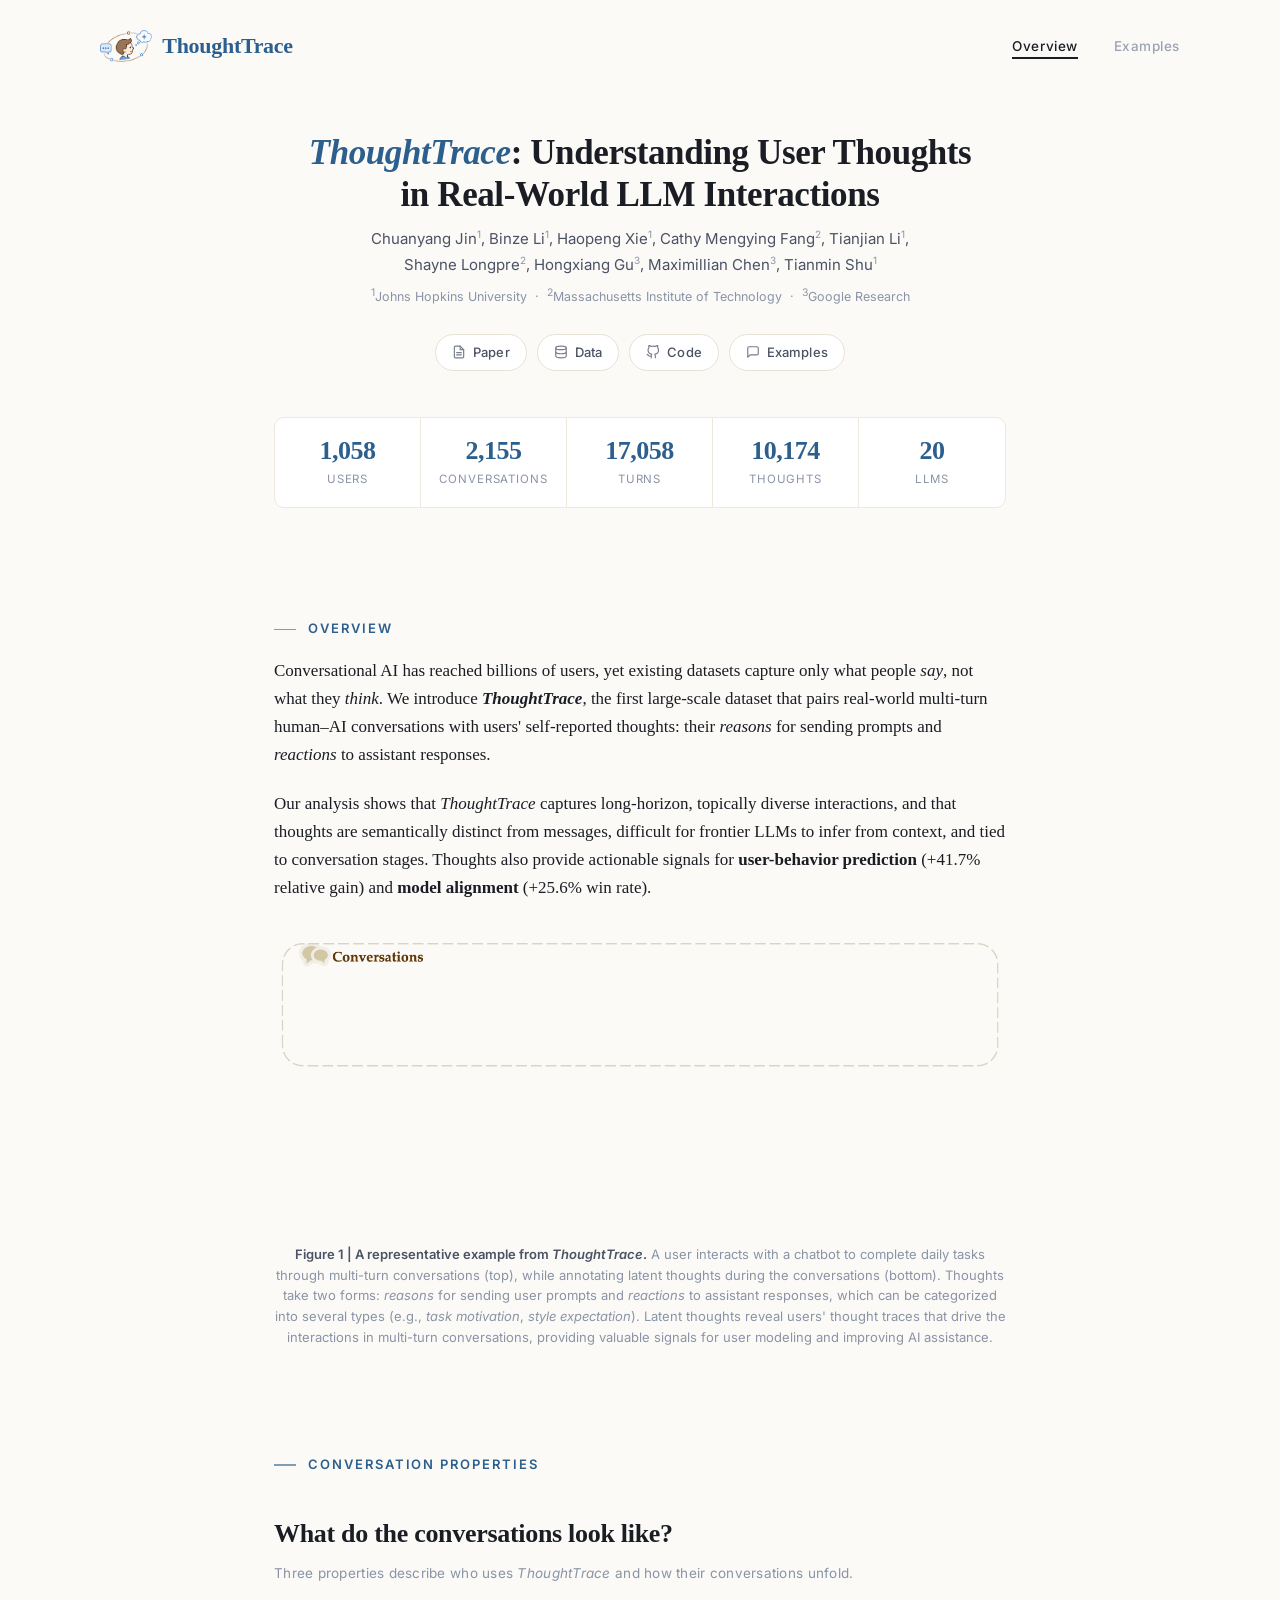
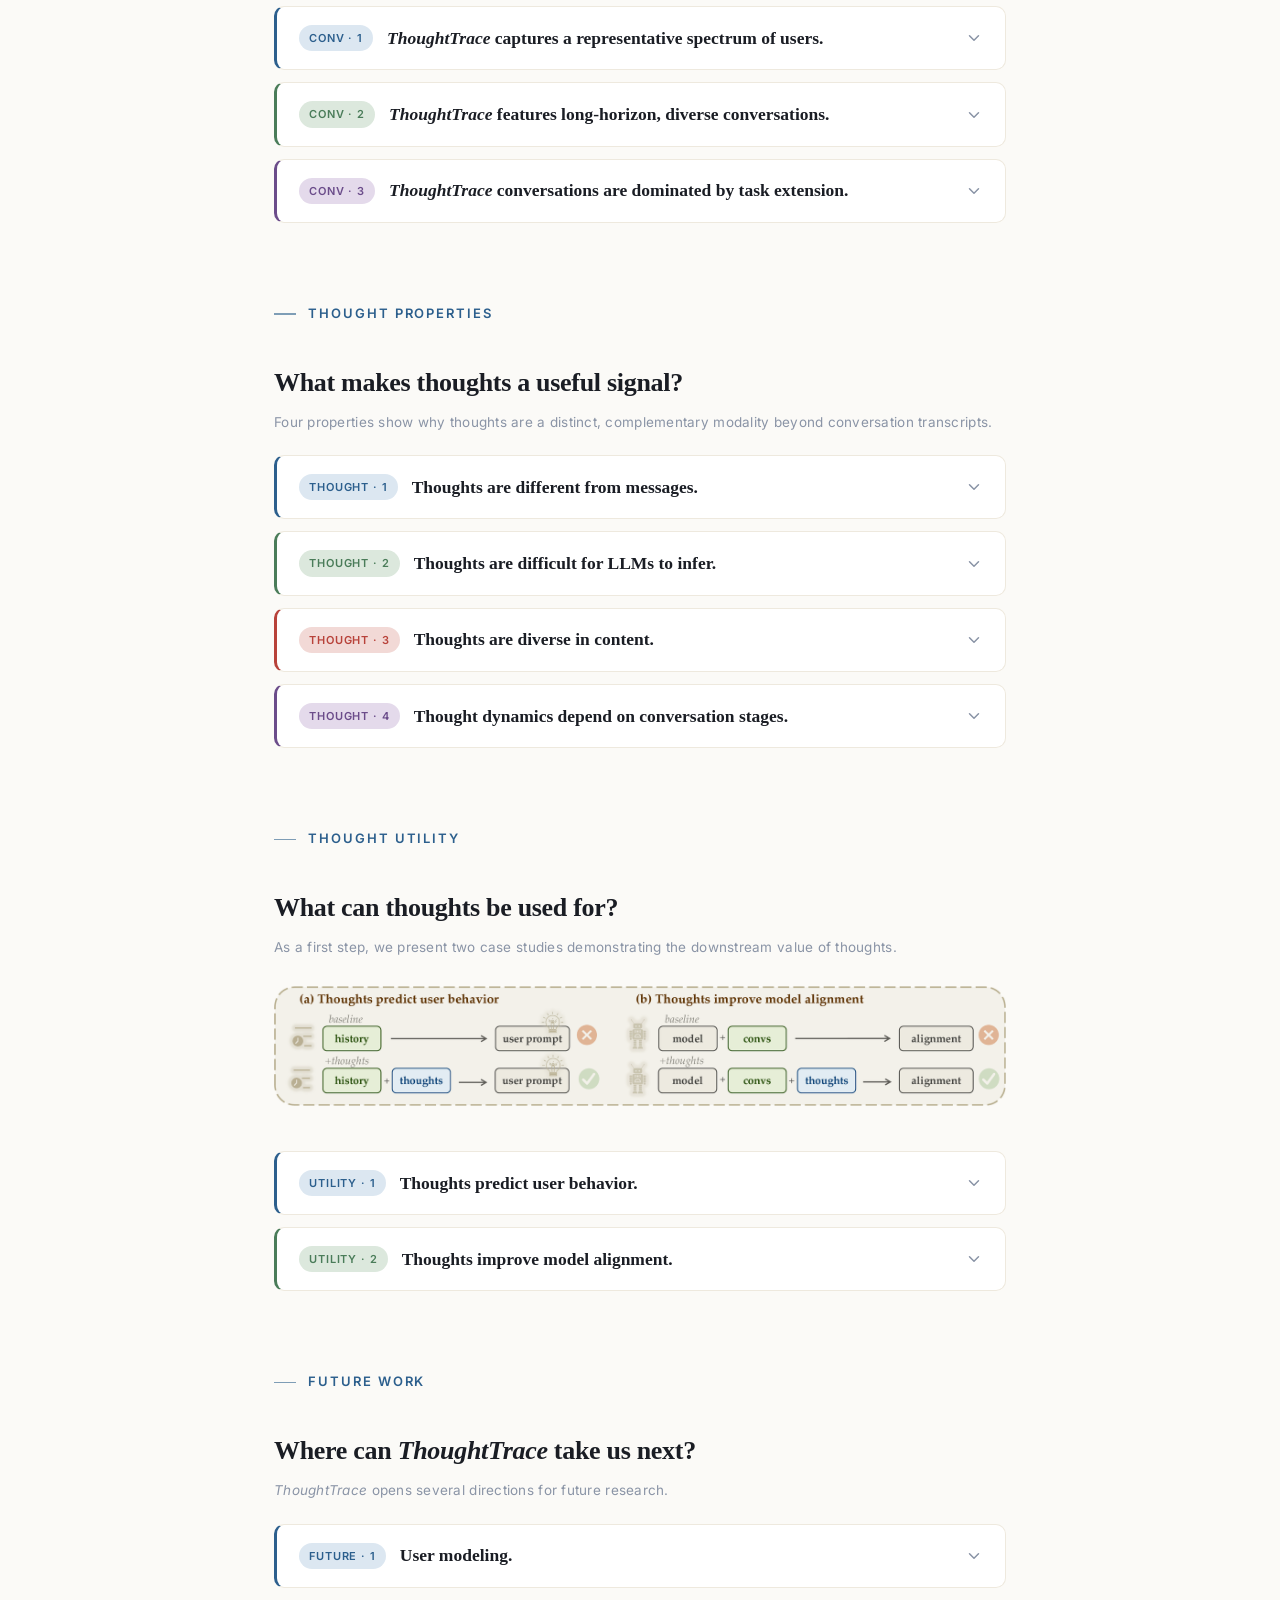
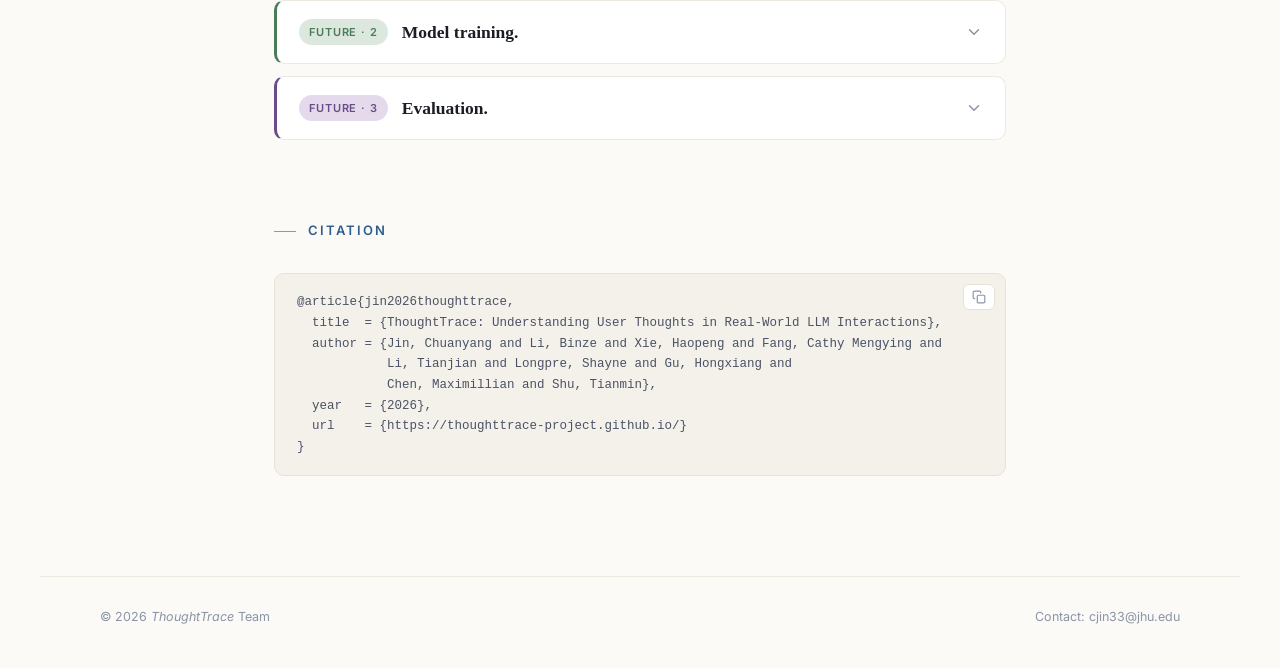
==== commit 45aeece2: "update example" ====
--- a/index.html
+++ b/index.html
@@ -86,7 +86,7 @@
     </p>
 
     <figure class="figure-block">
-        <img src="./assets/figures/example.png" alt="Representative example from ThoughtTracent">
+        <img src="./assets/figures/example.gif" alt="Representative example from ThoughtTracent">
         <figcaption><strong>Figure&nbsp;1 | A representative example from <em>ThoughtTrace</em>.</strong> A user interacts with a chatbot to complete daily tasks through multi-turn conversations (top), while annotating latent thoughts during the conversations (bottom). Thoughts take two forms: <em>reasons</em> for sending user prompts and <em>reactions</em> to assistant responses, which can be categorized into several types (e.g., <em>task motivation</em>, <em>style expectation</em>). Latent thoughts reveal users' thought traces that drive the interactions in multi-turn conversations, providing valuable signals for user modeling and improving AI assistance.</figcaption>
     </figure>
 
--- a/assets/css/style.css
+++ b/assets/css/style.css
@@ -589,6 +589,83 @@
 footer.site-footer a:hover { color: var(--accent-blue); }
 
 /* -------- Examples page -------- */
+.container-explorer {
+    max-width: 1180px;
+}
+
+.explorer-layout {
+    display: grid;
+    grid-template-columns: 240px minmax(0, 1fr);
+    gap: 48px;
+    align-items: start;
+}
+
+.explorer-main { min-width: 0; }
+
+.toc-sidebar {
+    position: sticky;
+    top: 24px;
+    align-self: start;
+    max-height: calc(100vh - 48px);
+    overflow-y: auto;
+    padding: 4px 18px 4px 0;
+    border-right: 1px solid var(--color-border-soft);
+    font-family: var(--font-sans);
+}
+
+.toc-title {
+    font-size: 11.5px;
+    font-weight: 600;
+    letter-spacing: 0.16em;
+    text-transform: uppercase;
+    color: var(--color-muted);
+    margin: 0 0 14px;
+}
+
+.toc-group { margin-bottom: 18px; }
+.toc-group:last-child { margin-bottom: 0; }
+
+.toc-group-label {
+    font-size: 11px;
+    font-weight: 600;
+    letter-spacing: 0.1em;
+    text-transform: uppercase;
+    color: var(--color-text-soft);
+    margin: 0 0 6px;
+}
+
+.toc-link {
+    display: block;
+    font-family: var(--font-mono);
+    font-size: 12px;
+    line-height: 1.5;
+    padding: 4px 0;
+    color: var(--color-text-soft);
+    text-decoration: none;
+    border: 0;
+    word-break: break-all;
+    transition: color 0.15s var(--ease);
+}
+.toc-link:hover { color: var(--accent-blue); }
+.toc-link.active {
+    color: var(--accent-blue);
+    font-weight: 500;
+}
+
+@media (max-width: 900px) {
+    .explorer-layout {
+        display: block;
+    }
+    .toc-sidebar {
+        position: static;
+        max-height: none;
+        border-right: 0;
+        border-bottom: 1px solid var(--color-border-soft);
+        padding: 0 0 16px;
+        margin-bottom: 20px;
+    }
+}
+
 .explorer-controls {
     display: flex;
     gap: 8px;
@@ -803,6 +880,65 @@
 }
 .bubble th { background: rgba(0,0,0,0.03); font-weight: 600; }
 
+/* Collapsible long messages */
+.bubble.collapsible {
+    position: relative;
+}
+.bubble.collapsible.collapsed {
+    max-height: 240px;
+    overflow: hidden;
+}
+.bubble.collapsible.collapsed::after {
+    content: "";
+    position: absolute;
+    left: 0;
+    right: 0;
+    bottom: 0;
+    height: 80px;
+    pointer-events: none;
+    border-radius: 0 0 12px 12px;
+}
+.turn.assistant .bubble.collapsible.collapsed::after {
+    background: linear-gradient(to bottom, rgba(245, 242, 236, 0) 0%, #f5f2ec 90%);
+}
+.turn.user .bubble.collapsible.collapsed::after {
+    background: linear-gradient(to bottom, rgba(220, 231, 241, 0) 0%, var(--accent-blue-soft) 90%);
+}
+.read-more-toggle {
+    display: inline-flex;
+    align-items: center;
+    gap: 4px;
+    margin-top: 8px;
+    padding: 4px 12px;
+    font-family: var(--font-sans);
+    font-size: 12px;
+    font-weight: 600;
+    letter-spacing: 0.04em;
+    text-transform: uppercase;
+    color: var(--color-text-soft);
+    background: var(--color-surface);
+    border: 1px solid var(--color-border);
+    border-radius: 999px;
+    cursor: pointer;
+    transition: background 0.15s ease, color 0.15s ease, border-color 0.15s ease;
+}
+.read-more-toggle:hover {
+    color: var(--color-text);
+    border-color: var(--color-text-soft);
+}
+.read-more-toggle:focus-visible {
+    outline: 2px solid var(--accent-blue);
+    outline-offset: 2px;
+}
+.read-more-toggle .chev {
+    width: 10px;
+    height: 10px;
+    transition: transform 0.2s ease;
+}
+.read-more-toggle[aria-expanded="true"] .chev {
+    transform: rotate(180deg);
+}
+
 /* Explorer empty state */
 .empty-note {
     margin: 24px 0;
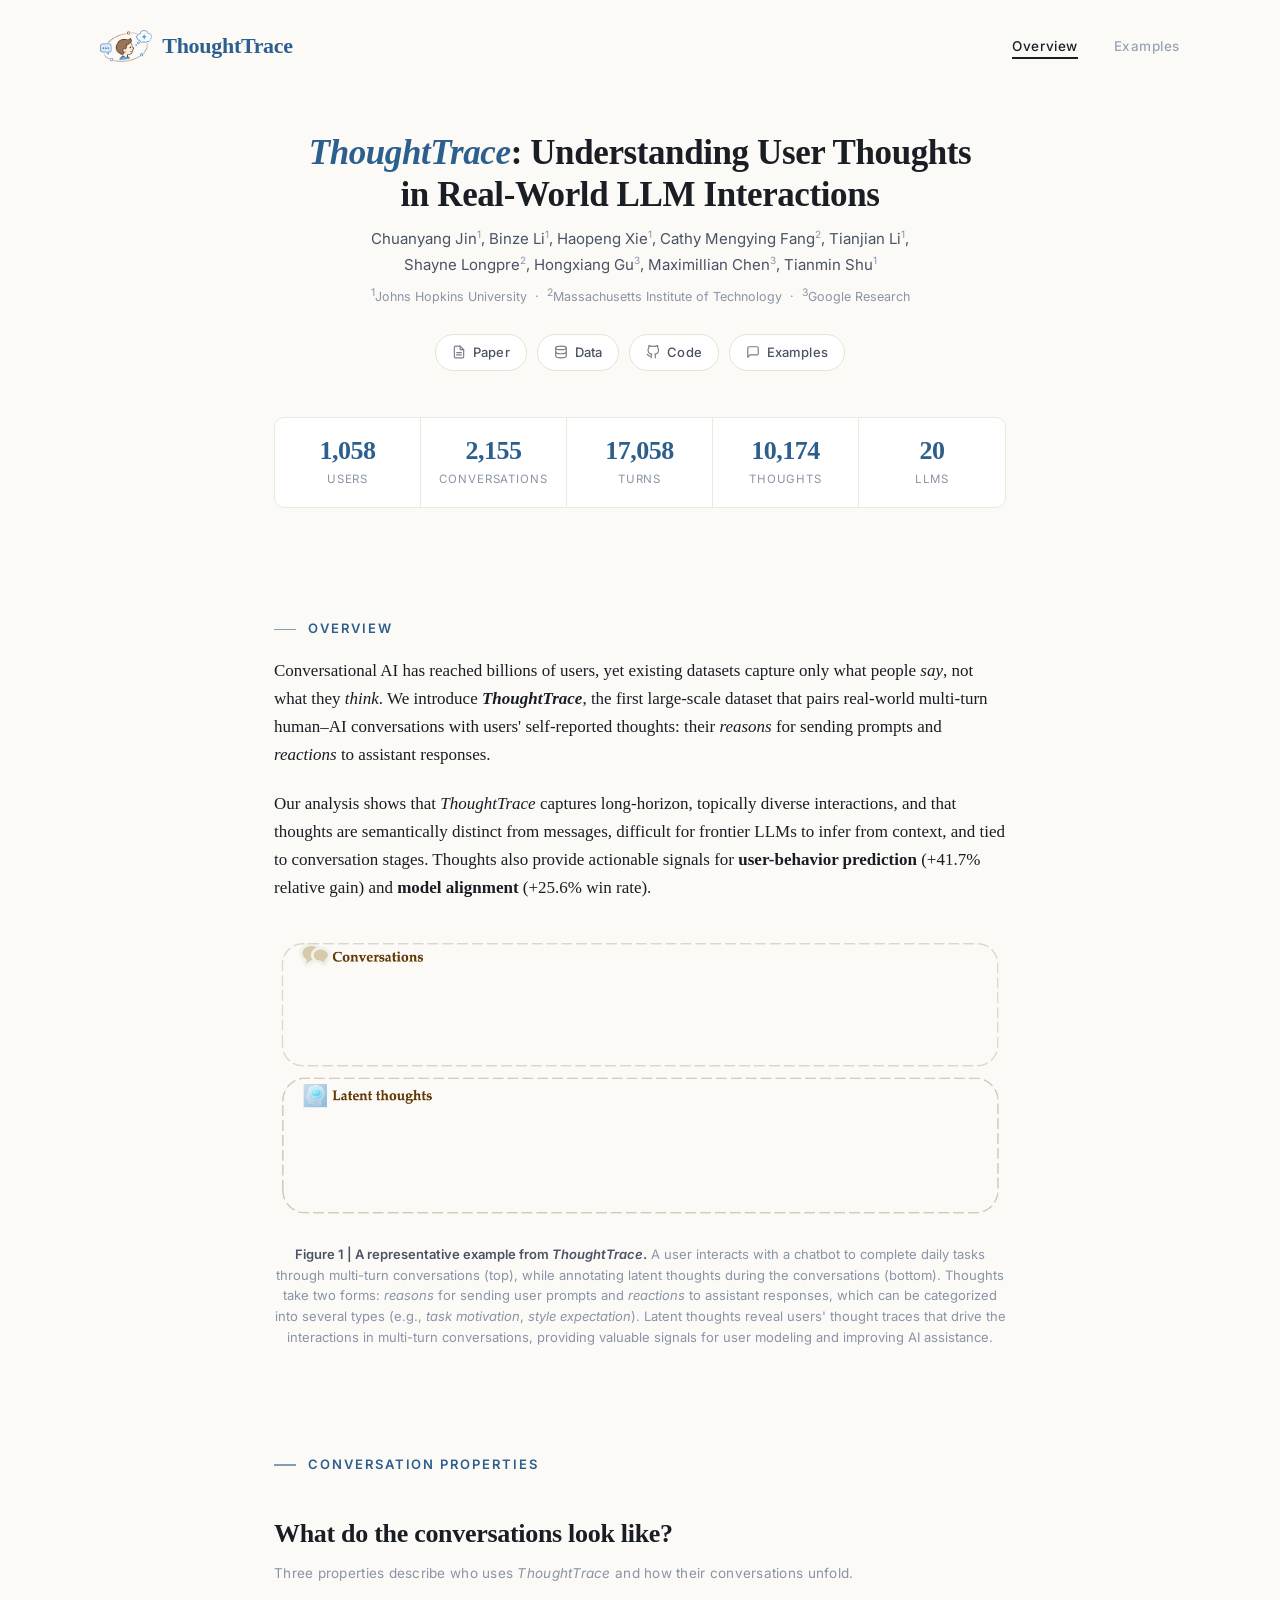
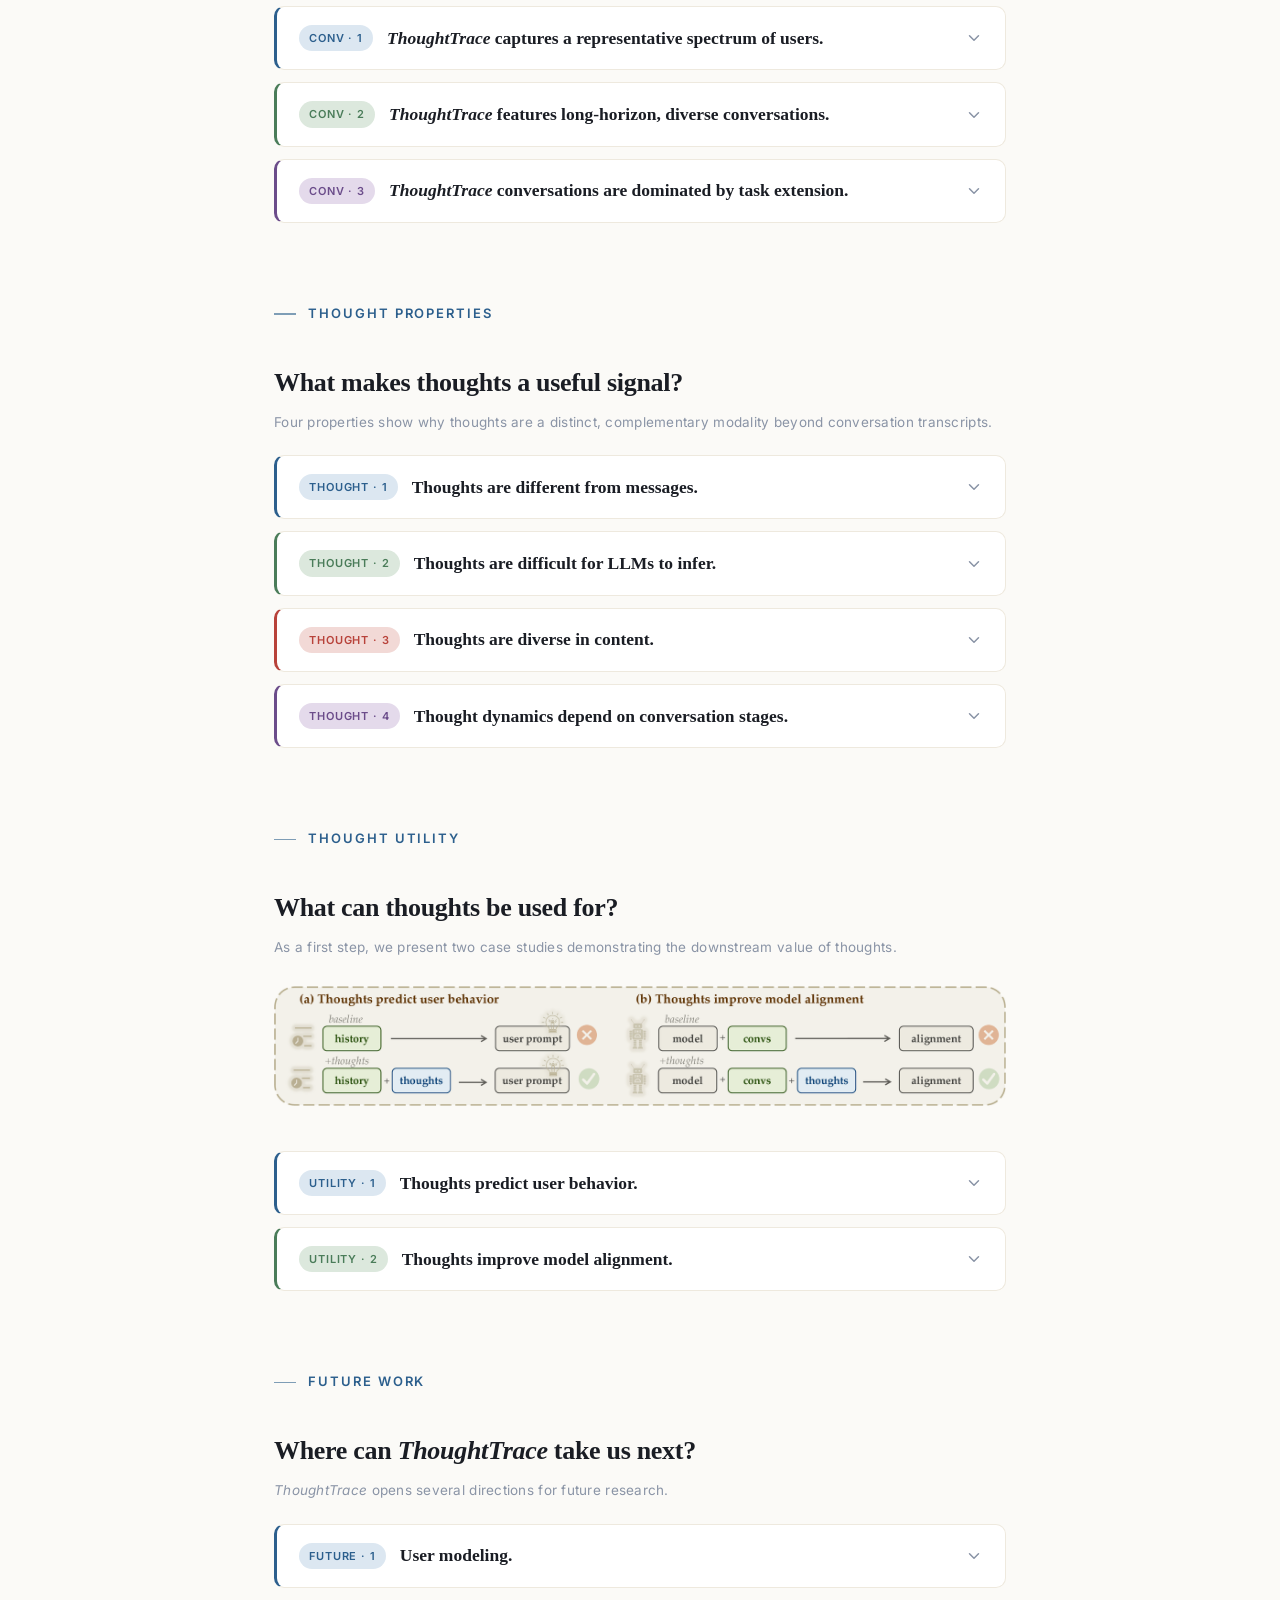
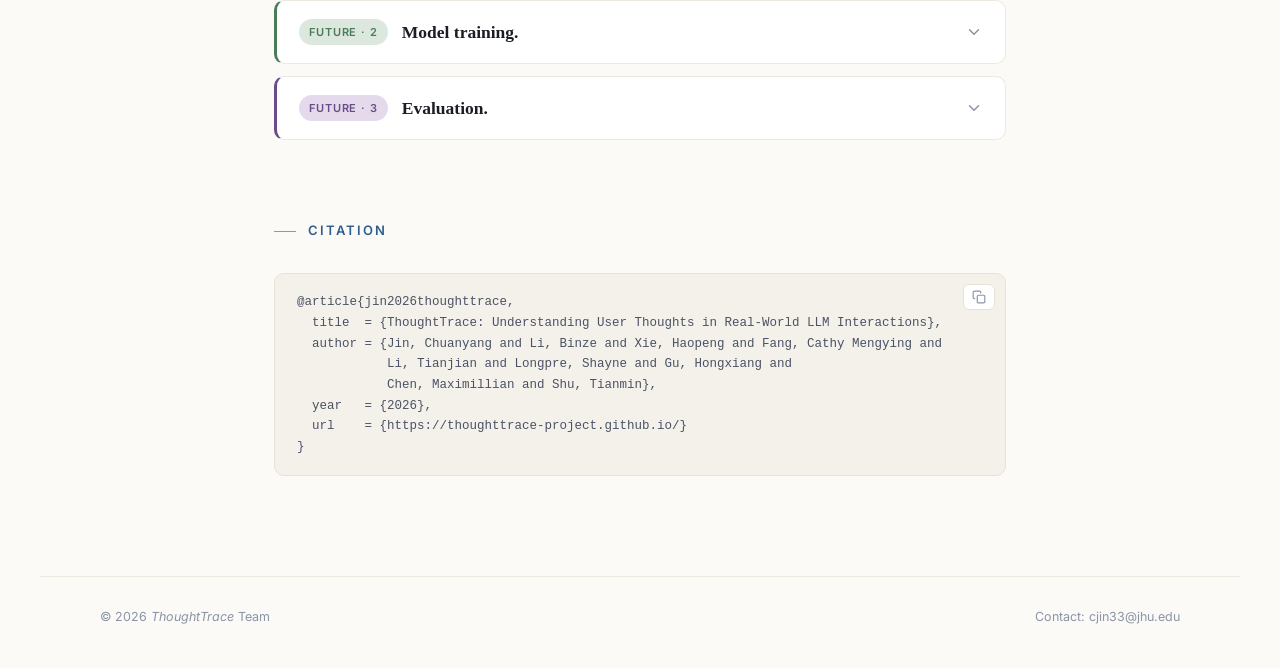
==== commit ad81c81d: "update arxiv link" ====
--- a/index.html
+++ b/index.html
@@ -48,7 +48,7 @@
         </p>
 
         <div class="resource-links">
-            <a href="./ThoughtTrace.pdf" class="resource-link" aria-label="Paper" target="_blank" rel="noopener">
+            <a href="https://arxiv.org/abs/2605.20087" class="resource-link" aria-label="Paper" target="_blank" rel="noopener">
                 <svg width="14" height="14" viewBox="0 0 24 24" fill="none" stroke="currentColor" stroke-width="2" stroke-linecap="round" stroke-linejoin="round"><path d="M14 2H6a2 2 0 0 0-2 2v16a2 2 0 0 0 2 2h12a2 2 0 0 0 2-2V8z"></path><polyline points="14 2 14 8 20 8"></polyline><line x1="16" y1="13" x2="8" y2="13"></line><line x1="16" y1="17" x2="8" y2="17"></line></svg>
                 Paper
             </a>
--- a/assets/css/style.css
+++ b/assets/css/style.css
@@ -281,6 +281,9 @@
     height: auto;
     border-radius: var(--radius);
     mix-blend-mode: multiply;
+}
+.figure-block img[src*="example.gif"] {
+    mix-blend-mode: normal;
 }
 .figure-block figcaption {
     margin-top: 12px;
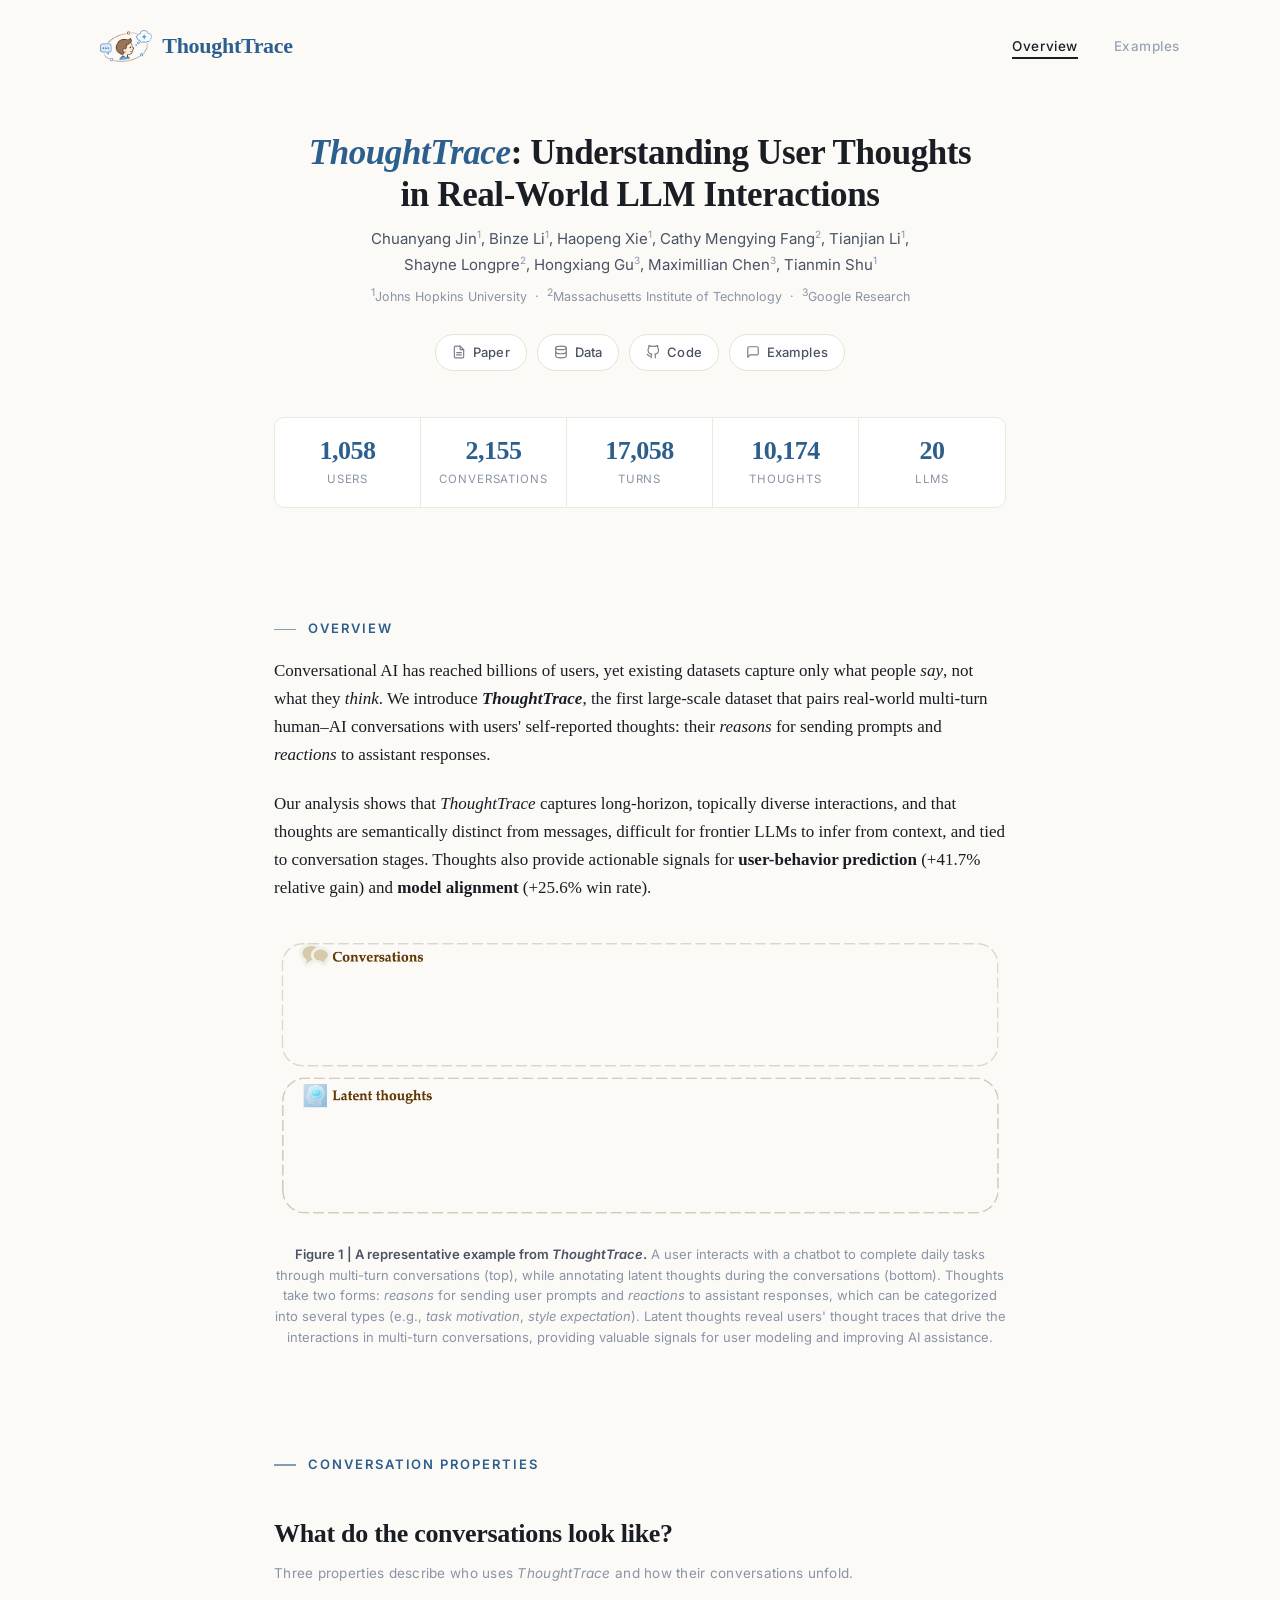
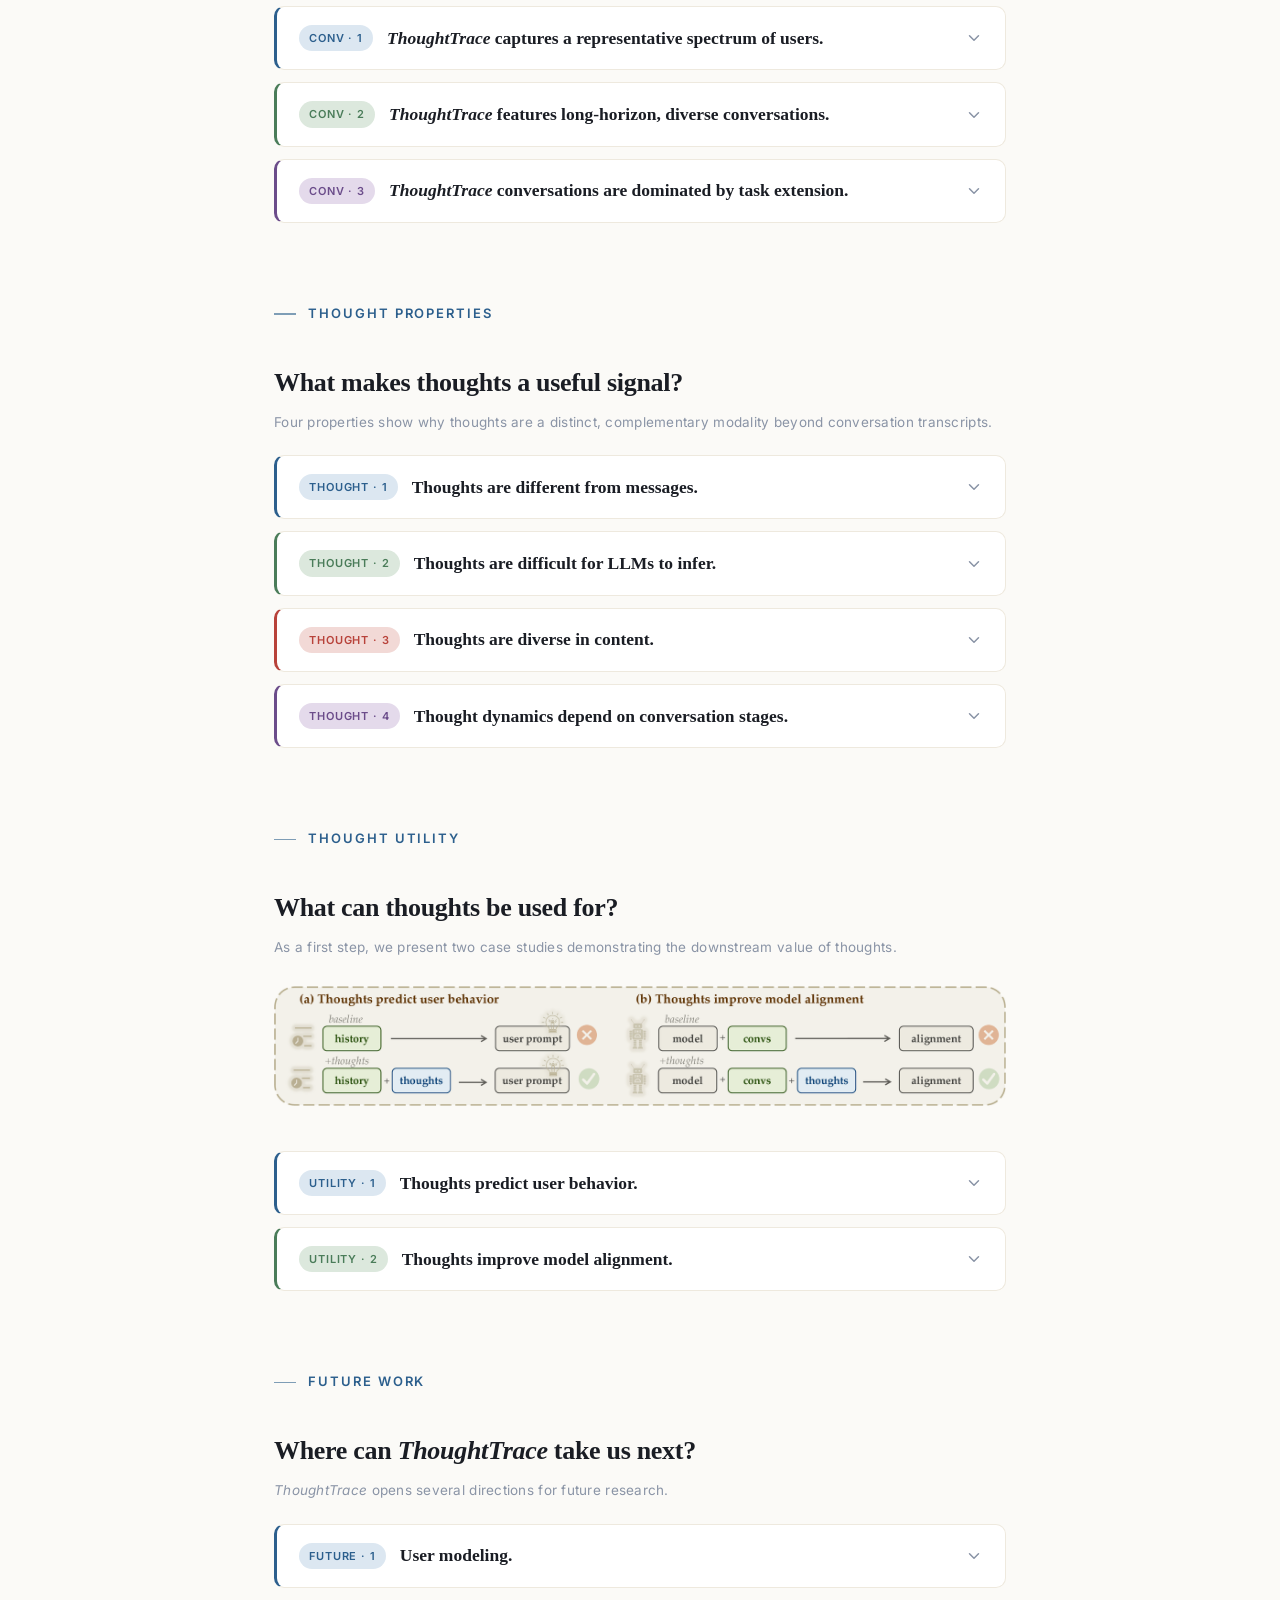
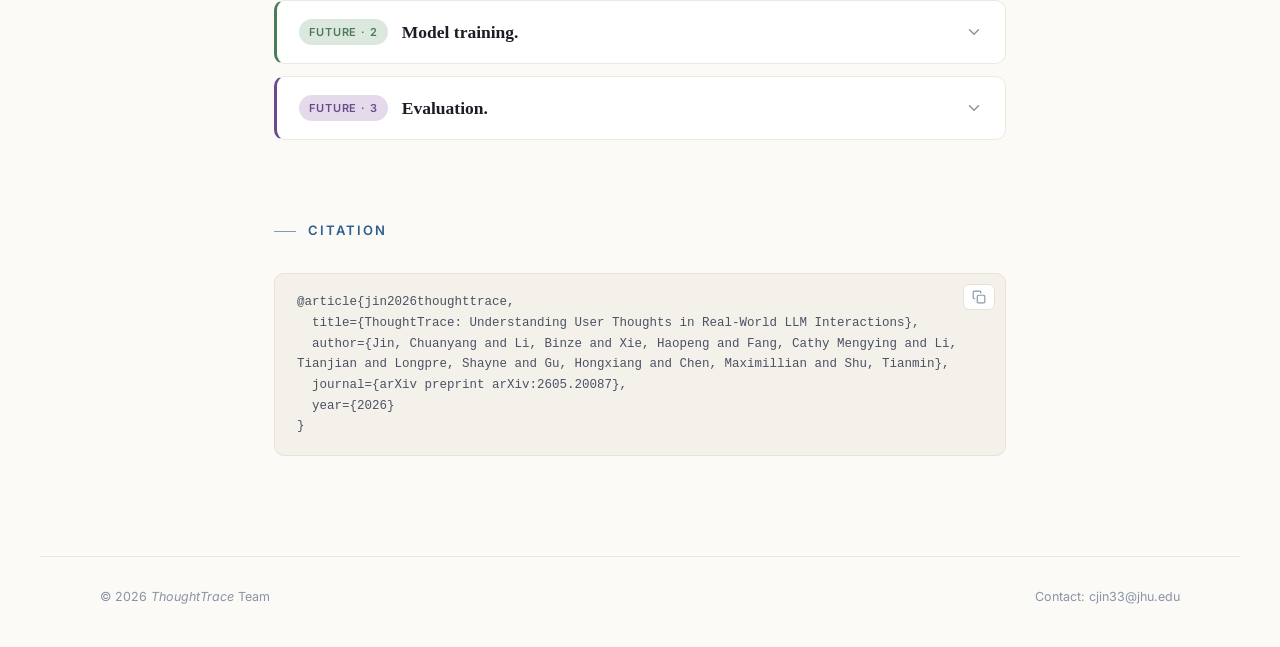
==== commit b053e532: "Update index.html" ====
--- a/index.html
+++ b/index.html
@@ -122,7 +122,7 @@
                 <p><em>ThoughtTrace</em> features high-quality, long-horizon conversations with a median of 8 turns (compared to 2 in both WildChat and LMSYS-Chat-1M), and spans seven broad topic categories and 36 fine-grained subtopics with no single category dominating.</p>
                 <figure class="figure-block">
                     <img src="./assets/figures/conv_length_turns_vs_wildchat_lmsys.png" alt="Turn-length distribution comparison between ThoughtTrace, WildChat, and LMSYS-Chat-1M.">
-                    <figcaption><strong>Figure&nbsp;3a</strong> | Turn distributions: <em>ThoughtTrace</em> peaks at 6–8 turns, while baselines are dominated by 2-turn exchanges.</figcaption>
+                    <figcaption><strong>Figure&nbsp;3a</strong> | Turn distributions: <em>ThoughtTrace</em> peaks at 6–8 turns, while WildChat and LMSYS-Chat-1M are dominated by 2-turn exchanges.</figcaption>
                 </figure>
                 <figure class="figure-block">
                     <img src="./assets/figures/topic_distribution.png" alt="Topic distribution across 7 broad topics in ThoughtTrace.">
@@ -369,12 +369,10 @@
             <svg width="14" height="14" viewBox="0 0 24 24" fill="none" stroke="currentColor" stroke-width="2" stroke-linecap="round" stroke-linejoin="round"><rect x="9" y="9" width="13" height="13" rx="2" ry="2"></rect><path d="M5 15H4a2 2 0 0 1-2-2V4a2 2 0 0 1 2-2h9a2 2 0 0 1 2 2v1"></path></svg>
         </button>
 <pre id="citationText">@article{jin2026thoughttrace,
-  title  = {ThoughtTrace: Understanding User Thoughts in Real-World LLM Interactions},
-  author = {Jin, Chuanyang and Li, Binze and Xie, Haopeng and Fang, Cathy Mengying and
-            Li, Tianjian and Longpre, Shayne and Gu, Hongxiang and
-            Chen, Maximillian and Shu, Tianmin},
-  year   = {2026},
-  url    = {https://thoughttrace-project.github.io/}
+  title={ThoughtTrace: Understanding User Thoughts in Real-World LLM Interactions},
+  author={Jin, Chuanyang and Li, Binze and Xie, Haopeng and Fang, Cathy Mengying and Li, Tianjian and Longpre, Shayne and Gu, Hongxiang and Chen, Maximillian and Shu, Tianmin},
+  journal={arXiv preprint arXiv:2605.20087},
+  year={2026}
 }</pre>
     </div>
 
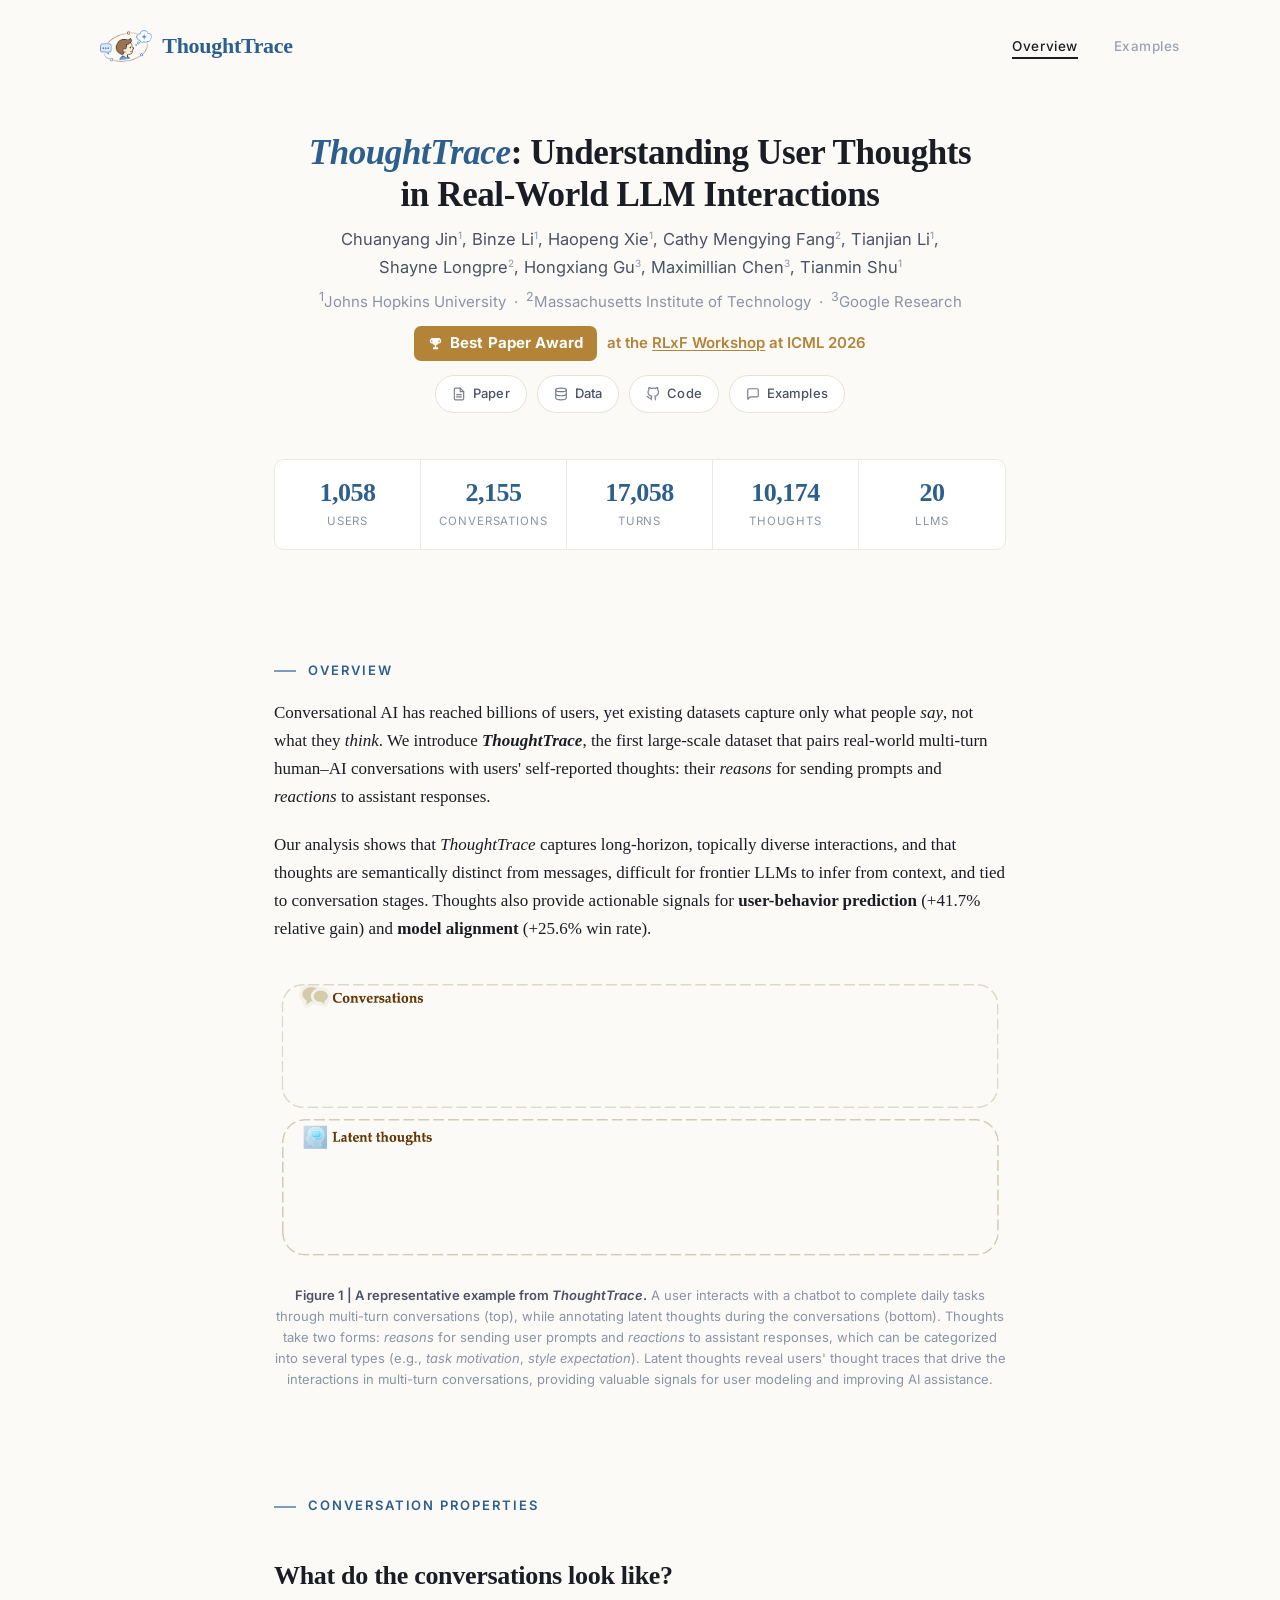
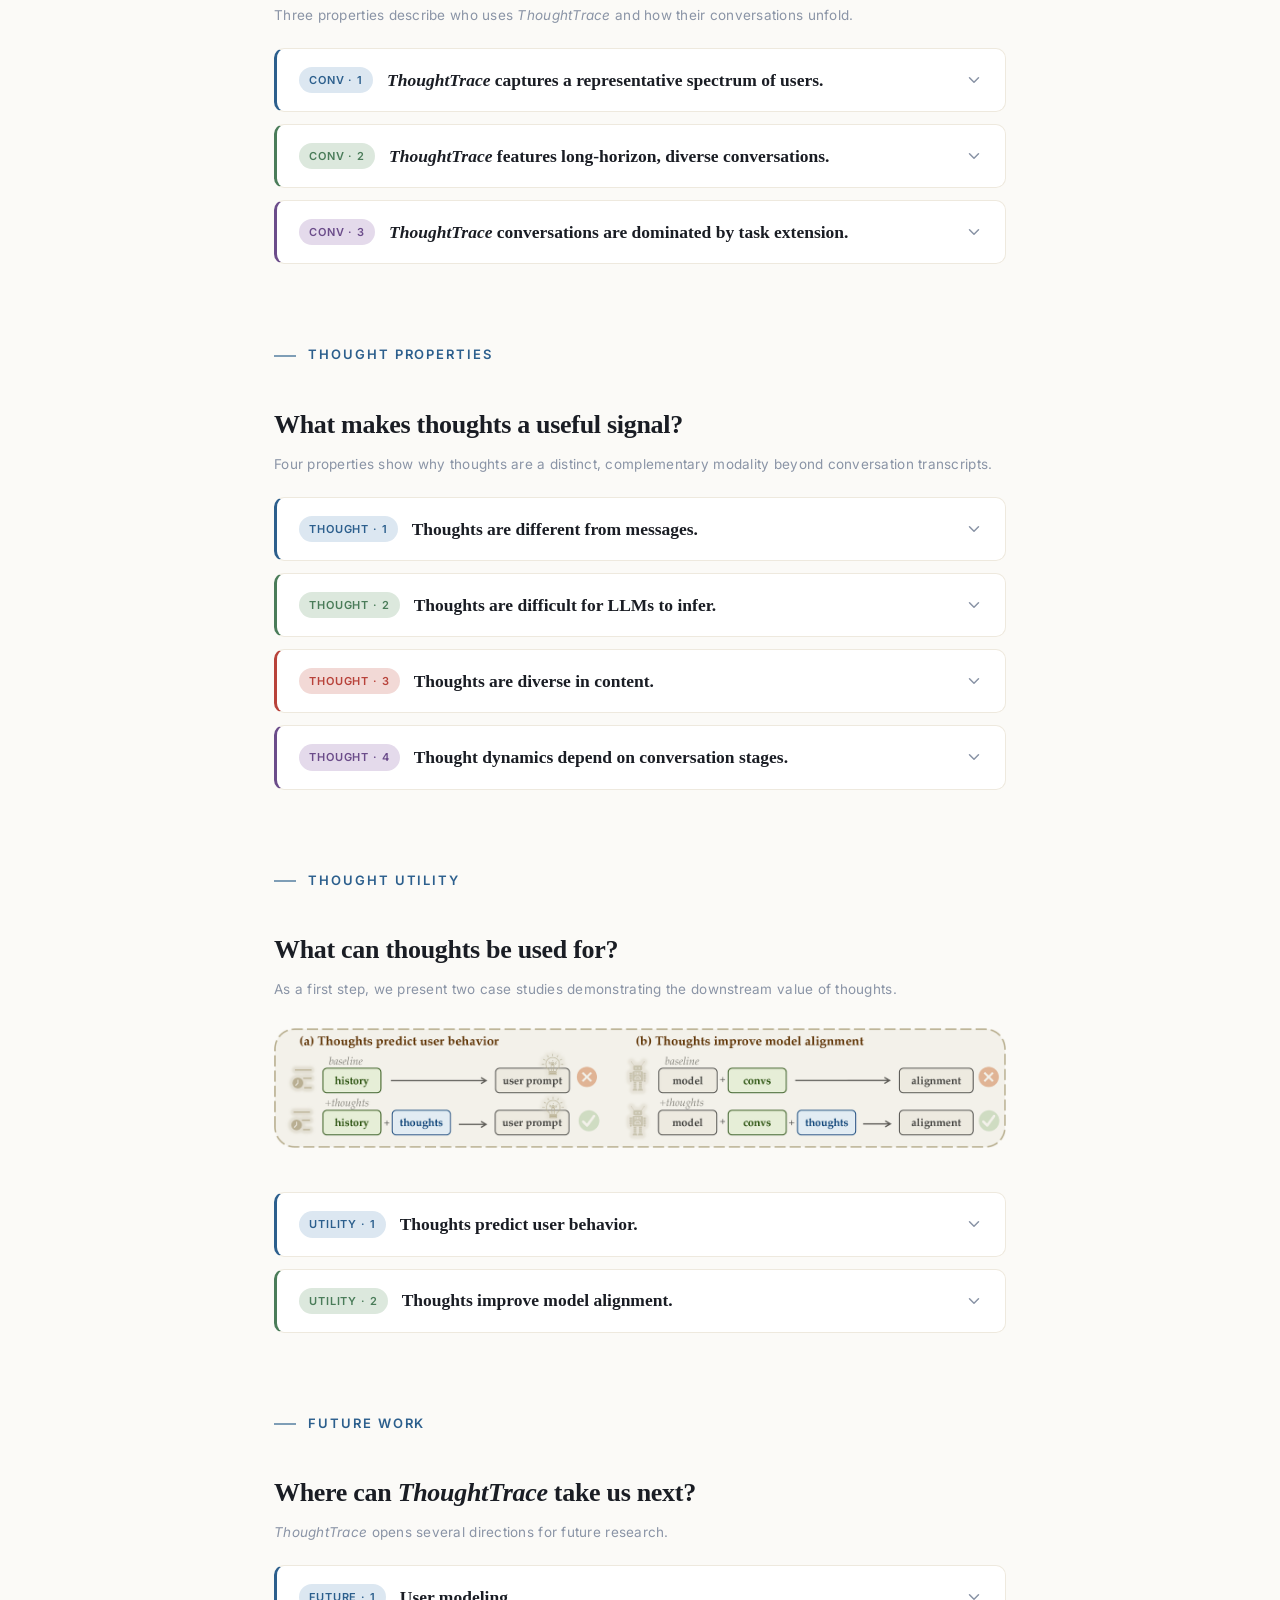
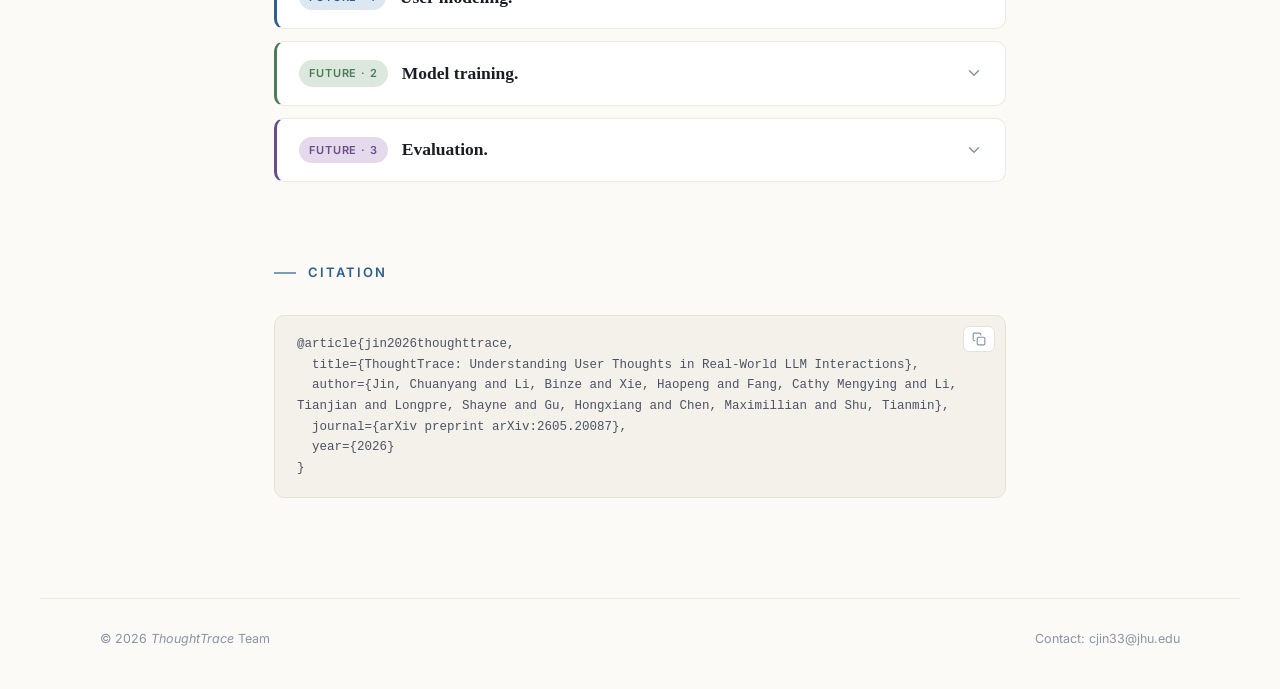
==== commit 7d7a3d2f: "update" ====
--- a/index.html
+++ b/index.html
@@ -45,6 +45,14 @@
             <sup>1</sup>Johns Hopkins University &nbsp;·&nbsp;
             <sup>2</sup>Massachusetts Institute of Technology &nbsp;·&nbsp;
             <sup>3</sup>Google Research
+        </p>
+
+        <p class="award">
+            <span class="award-badge">
+                <svg class="award-trophy" width="15" height="15" viewBox="0 0 24 24" fill="currentColor" aria-hidden="true"><path d="M5 3h14v2h2v3a4 4 0 0 1-4 4h-.35A5.99 5.99 0 0 1 13 14.92V18h3v3H8v-3h3v-3.08A5.99 5.99 0 0 1 7.35 12H7a4 4 0 0 1-4-4V5h2V3zm0 4v1a2 2 0 0 0 2 2V7H5zm14 0h-2v3a2 2 0 0 0 2-2V7z"></path></svg>
+                Best Paper Award
+            </span>
+            <span class="award-text">at the <a href="https://sites.google.com/view/rlxf-icml2026" target="_blank" rel="noopener">RLxF Workshop</a> at ICML 2026</span>
         </p>
 
         <div class="resource-links">
--- a/assets/css/style.css
+++ b/assets/css/style.css
@@ -162,7 +162,7 @@
 
 .authors {
     font-family: var(--font-sans);
-    font-size: 15px;
+    font-size: 16.5px;
     color: var(--color-text-soft);
     margin: 0 auto 6px;
     max-width: 680px;
@@ -174,10 +174,50 @@
 
 .affiliations {
     font-family: var(--font-sans);
-    font-size: 12.5px;
-    color: var(--color-muted);
-    margin: 0 auto 26px;
-}
+    font-size: 15px;
+    color: var(--color-muted);
+    margin: 0 auto 12px;
+}
+
+.award {
+    display: flex;
+    align-items: center;
+    justify-content: center;
+    flex-wrap: wrap;
+    gap: 10px;
+    margin: 0 auto 14px;
+    font-family: var(--font-sans);
+}
+
+.award-badge {
+    display: inline-flex;
+    align-items: center;
+    gap: 7px;
+    padding: 5px 14px;
+    border-radius: 7px;
+    background: var(--accent-amber);
+    color: #fff;
+    font-size: 15px;
+    font-weight: 700;
+    letter-spacing: 0.01em;
+}
+
+.award-trophy {
+    flex-shrink: 0;
+}
+
+.award-text {
+    font-size: 15px;
+    font-weight: 600;
+    color: var(--accent-amber);
+}
+.award-text a {
+    color: var(--accent-amber);
+    text-decoration: underline;
+    text-decoration-thickness: 1px;
+    text-underline-offset: 2px;
+}
+.award-text a:hover { text-decoration-thickness: 2px; }
 
 .resource-links {
     display: flex;
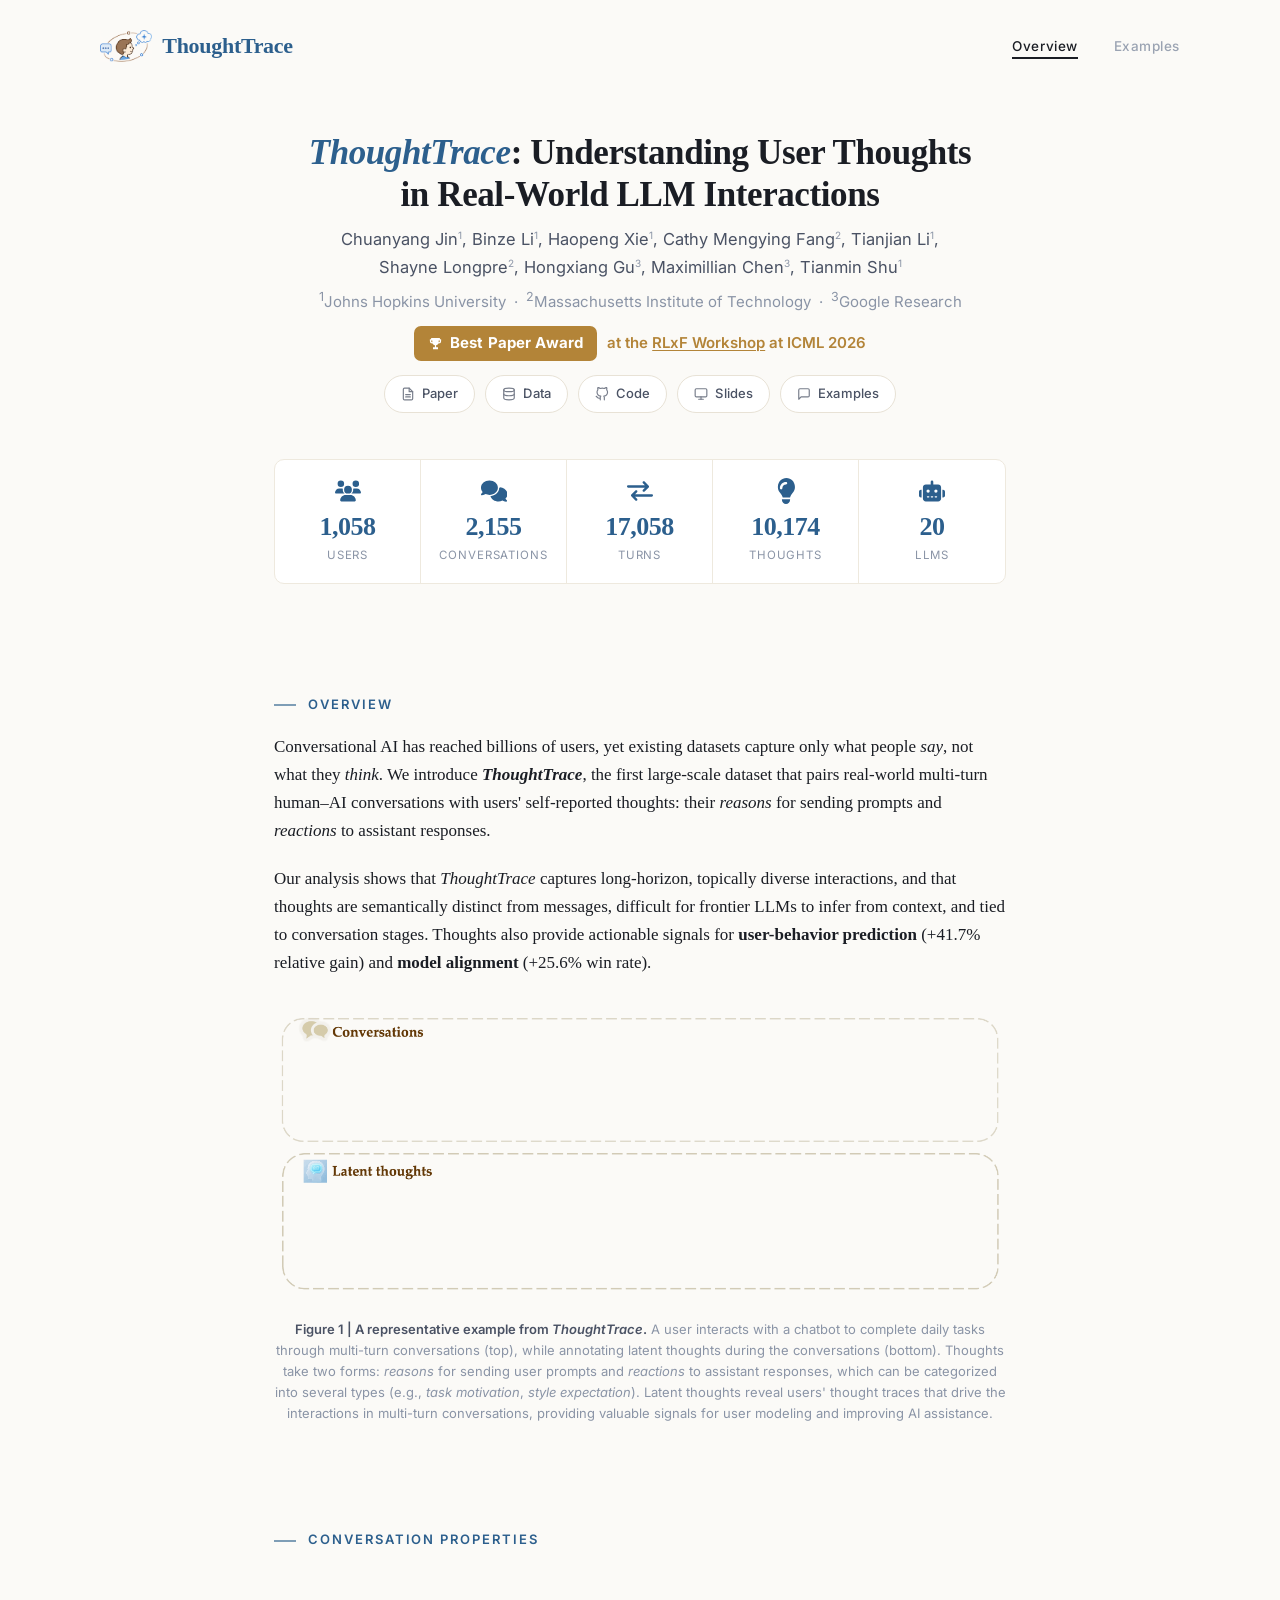
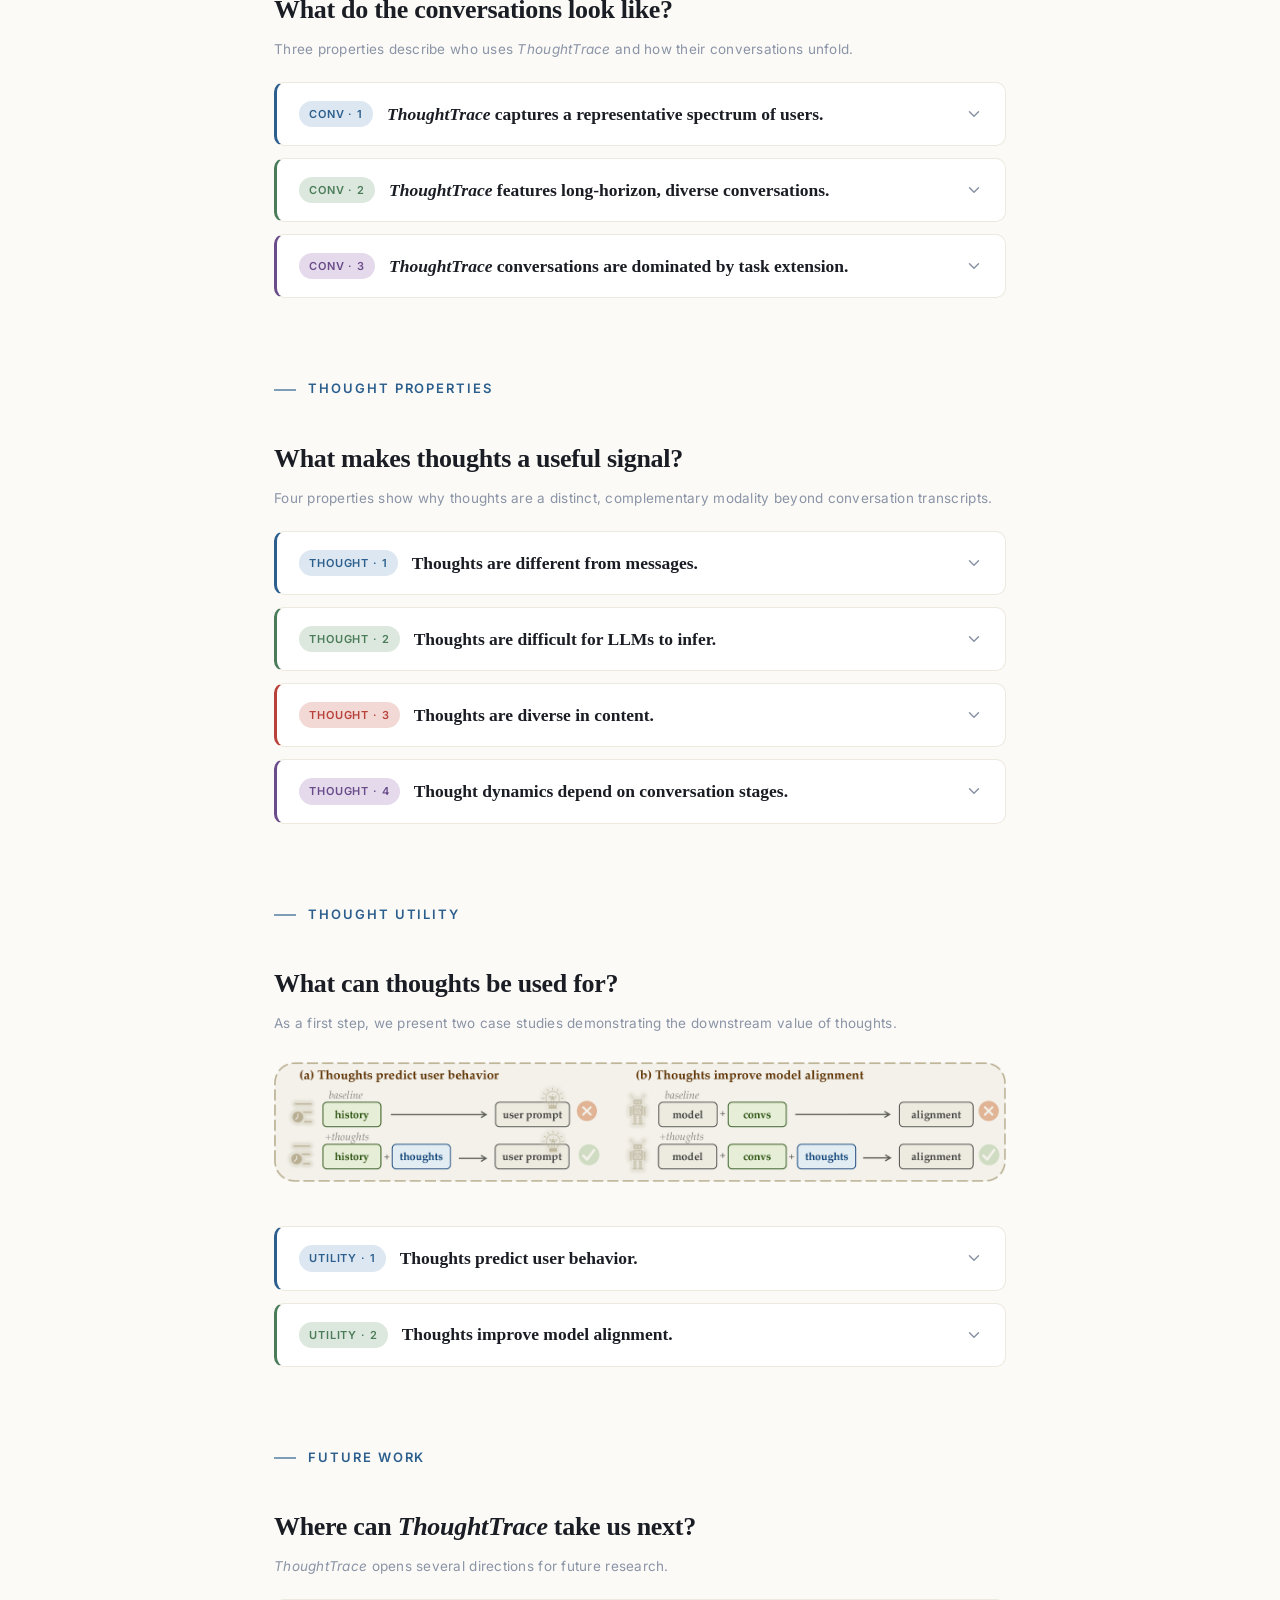
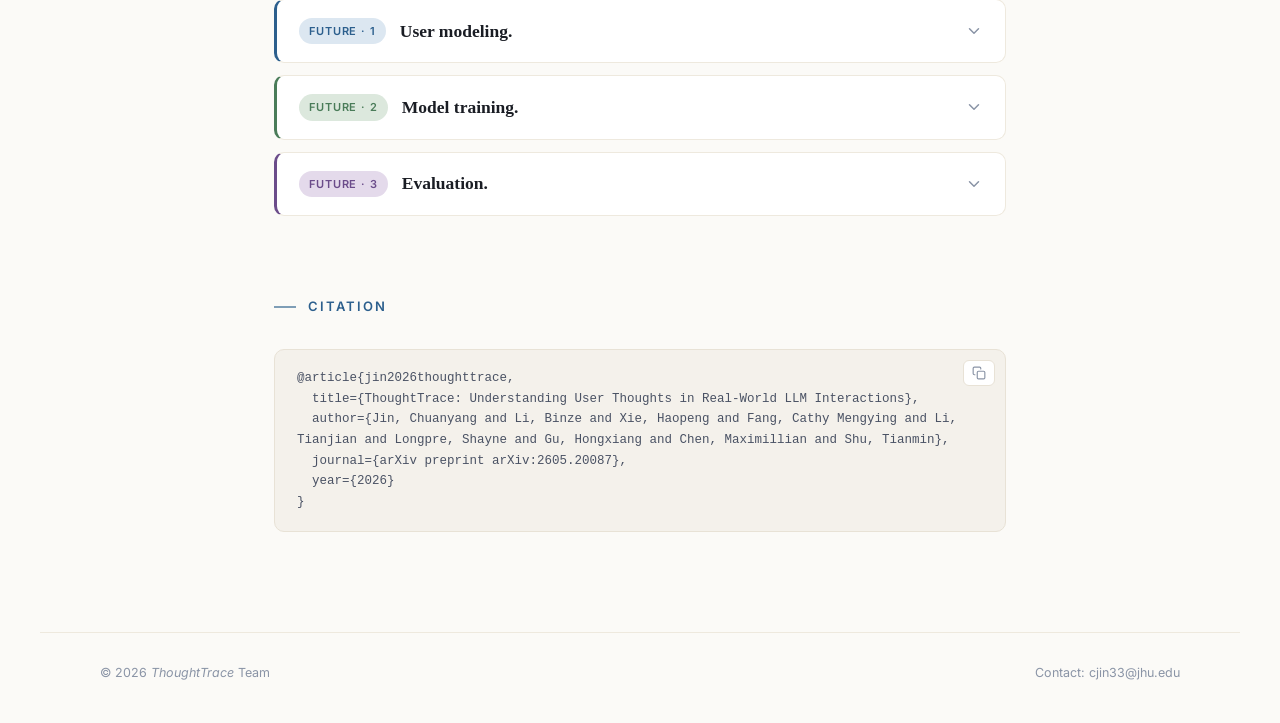
==== commit cc909c91: "updates" ====
--- a/index.html
+++ b/index.html
@@ -68,6 +68,10 @@
                 <svg width="14" height="14" viewBox="0 0 24 24" fill="none" stroke="currentColor" stroke-width="2" stroke-linecap="round" stroke-linejoin="round"><path d="M9 19c-5 1.5-5-2.5-7-3m14 6v-3.87a3.37 3.37 0 0 0-.94-2.61c3.14-.35 6.44-1.54 6.44-7A5.44 5.44 0 0 0 20 4.77 5.07 5.07 0 0 0 19.91 1S18.73.65 16 2.48a13.38 13.38 0 0 0-7 0C6.27.65 5.09 1 5.09 1A5.07 5.07 0 0 0 5 4.77a5.44 5.44 0 0 0-1.5 3.78c0 5.42 3.3 6.61 6.44 7A3.37 3.37 0 0 0 9 18.13V22"></path></svg>
                 Code
             </a>
+            <a href="ThoughtTrace_slides.pdf" class="resource-link" aria-label="Slides" target="_blank" rel="noopener">
+                <svg width="14" height="14" viewBox="0 0 24 24" fill="none" stroke="currentColor" stroke-width="2" stroke-linecap="round" stroke-linejoin="round"><rect x="2" y="3" width="20" height="14" rx="2"></rect><line x1="8" y1="21" x2="16" y2="21"></line><line x1="12" y1="17" x2="12" y2="21"></line></svg>
+                Slides
+            </a>
             <a href="examples.html" class="resource-link" aria-label="Examples">
                 <svg width="14" height="14" viewBox="0 0 24 24" fill="none" stroke="currentColor" stroke-width="2" stroke-linecap="round" stroke-linejoin="round"><path d="M21 15a2 2 0 0 1-2 2H7l-4 4V5a2 2 0 0 1 2-2h14a2 2 0 0 1 2 2z"></path></svg>
                 Examples
@@ -77,11 +81,26 @@
 
     <!-- Stat strip -->
     <div class="stats">
-        <div class="stat"><span class="num">1,058</span><span class="label">Users</span></div>
-        <div class="stat"><span class="num">2,155</span><span class="label">Conversations</span></div>
-        <div class="stat"><span class="num">17,058</span><span class="label">Turns</span></div>
-        <div class="stat"><span class="num">10,174</span><span class="label">Thoughts</span></div>
-        <div class="stat"><span class="num">20</span><span class="label">LLMs</span></div>
+        <div class="stat">
+            <svg class="stat-icon" width="26" height="26" viewBox="0 0 640 512" fill="currentColor" aria-hidden="true"><path d="M144 0a80 80 0 1 1 0 160A80 80 0 1 1 144 0zM512 0a80 80 0 1 1 0 160A80 80 0 1 1 512 0zM0 298.7C0 239.8 47.8 192 106.7 192l42.7 0c15.9 0 31 3.5 44.6 9.7c-1.3 7.2-1.9 14.7-1.9 22.3c0 38.2 16.8 72.5 43.3 96c-.2 0-.4 0-.7 0L21.3 320C9.6 320 0 310.4 0 298.7zM405.3 320c-.2 0-.4 0-.7 0c26.6-23.5 43.3-57.8 43.3-96c0-7.6-.7-15-1.9-22.3c13.6-6.3 28.7-9.7 44.6-9.7l42.7 0C592.2 192 640 239.8 640 298.7c0 11.8-9.6 21.3-21.3 21.3l-213.3 0zM224 224a96 96 0 1 1 192 0 96 96 0 1 1 -192 0zM128 485.3C128 411.7 187.7 352 261.3 352l117.3 0C452.3 352 512 411.7 512 485.3c0 14.7-11.9 26.7-26.7 26.7l-330.7 0c-14.7 0-26.7-11.9-26.7-26.7z"></path></svg>
+            <span class="num">1,058</span><span class="label">Users</span>
+        </div>
+        <div class="stat">
+            <svg class="stat-icon" width="26" height="26" viewBox="0 0 640 512" fill="currentColor" aria-hidden="true"><path d="M208 352c114.9 0 208-78.8 208-176S322.9 0 208 0S0 78.8 0 176c0 38.6 14.7 74.3 39.6 103.4c-3.5 9.4-8.7 17.7-14.2 24.7c-4.8 6.2-9.7 11-13.3 14.3c-1.8 1.6-3.3 2.9-4.3 3.7c-.5 .4-.9 .7-1.1 .8l-.2 .2 0 0 0 0C1.2 329.4-1.4 338 .8 345.9S10.1 360 19 360c24.3 0 48.7-7.4 67.7-15.5c9.8-4.2 18.8-8.8 25.6-12.5C141.9 343.7 174.5 352 208 352zM448 176c0 112.3-99.1 196.8-216.3 207C255.8 457.1 336.5 512 432 512c33.5 0 66.1-8.3 95.6-22.1c6.9 3.7 15.8 8.3 25.6 12.5c19 8.1 43.4 15.5 67.7 15.5c8.9 0 16.9-5.5 20.1-13.9s.7-16.5-5.5-22.2l0 0 0 0-.2-.2c-.2-.2-.6-.5-1.1-.8c-1-.8-2.5-2.1-4.3-3.7c-3.6-3.3-8.5-8.1-13.3-14.3c-5.5-7-10.7-15.4-14.2-24.7C637.3 410.3 652 374.6 652 336c0-89.6-79.1-164.5-184.5-175C463.4 170.5 464 173.2 464 176z"></path></svg>
+            <span class="num">2,155</span><span class="label">Conversations</span>
+        </div>
+        <div class="stat">
+            <svg class="stat-icon" width="26" height="26" viewBox="0 0 512 512" fill="currentColor" aria-hidden="true"><path d="M0 168c0-13.3 10.7-24 24-24l328.6 0-39-39c-9.4-9.4-9.4-24.6 0-33.9s24.6-9.4 33.9 0l80 80c9.4 9.4 9.4 24.6 0 33.9l-80 80c-9.4 9.4-24.6 9.4-33.9 0s-9.4-24.6 0-33.9l39-39L24 192c-13.3 0-24-10.7-24-24zM488 320c13.3 0 24 10.7 24 24s-10.7 24-24 24l-328.6 0 39 39c9.4 9.4 9.4 24.6 0 33.9s-24.6 9.4-33.9 0l-80-80c-9.4-9.4-9.4-24.6 0-33.9l80-80c9.4-9.4 24.6-9.4 33.9 0s9.4 24.6 0 33.9l-39 39L488 320z"></path></svg>
+            <span class="num">17,058</span><span class="label">Turns</span>
+        </div>
+        <div class="stat">
+            <svg class="stat-icon" width="26" height="26" viewBox="0 0 384 512" fill="currentColor" aria-hidden="true"><path d="M272 384c9.6-31.9 29.5-59.1 49.2-86.2l0 0c5.2-7.1 10.4-14.2 15.4-21.4c19.8-28.5 31.4-63 31.4-100.3C368 75.2 292.8 0 200 0S32 75.2 32 176c0 37.3 11.6 71.9 31.4 100.3c5 7.2 10.2 14.3 15.4 21.4l0 0c19.8 27.1 39.7 54.4 49.2 86.2l144 0zM192 512c44.2 0 80-35.8 80-80l0-16-160 0 0 16c0 44.2 35.8 80 80 80zm0-384c-39.8 0-72 32.2-72 72c0 13.3-10.7 24-24 24s-24-10.7-24-24c0-66.3 53.7-120 120-120c13.3 0 24 10.7 24 24s-10.7 24-24 24z"></path></svg>
+            <span class="num">10,174</span><span class="label">Thoughts</span>
+        </div>
+        <div class="stat">
+            <svg class="stat-icon" width="26" height="26" viewBox="0 0 640 512" fill="currentColor" aria-hidden="true"><path d="M320 0c17.7 0 32 14.3 32 32l0 64 120 0c39.8 0 72 32.2 72 72l0 272c0 39.8-32.2 72-72 72l-304 0c-39.8 0-72-32.2-72-72l0-272c0-39.8 32.2-72 72-72l120 0 0-64c0-17.7 14.3-32 32-32zM208 384c-8.8 0-16 7.2-16 16s7.2 16 16 16l32 0c8.8 0 16-7.2 16-16s-7.2-16-16-16l-32 0zm96 0c-8.8 0-16 7.2-16 16s7.2 16 16 16l32 0c8.8 0 16-7.2 16-16s-7.2-16-16-16l-32 0zm96 0c-8.8 0-16 7.2-16 16s7.2 16 16 16l32 0c8.8 0 16-7.2 16-16s-7.2-16-16-16l-32 0zM264 256a40 40 0 1 0 -80 0 40 40 0 1 0 80 0zm152 40a40 40 0 1 0 0-80 40 40 0 1 0 0 80zM48 224l16 0 0 192-16 0c-26.5 0-48-21.5-48-48l0-96c0-26.5 21.5-48 48-48zm544 0c26.5 0 48 21.5 48 48l0 96c0 26.5-21.5 48-48 48l-16 0 0-192 16 0z"></path></svg>
+            <span class="num">20</span><span class="label">LLMs</span>
+        </div>
     </div>
 
     <!-- Overview -->
--- a/assets/css/style.css
+++ b/assets/css/style.css
@@ -553,6 +553,13 @@
     border-right: 1px solid var(--color-border-soft);
 }
 .stat:last-child { border-right: 0; }
+.stat .stat-icon {
+    color: var(--accent-blue);
+    fill: var(--accent-blue);
+    display: block;
+    margin: 0 auto 8px;
+}
+.stat .stat-icon path { fill: var(--accent-blue); }
 .stat .num {
     font-family: var(--font-serif);
     font-size: 26px;
